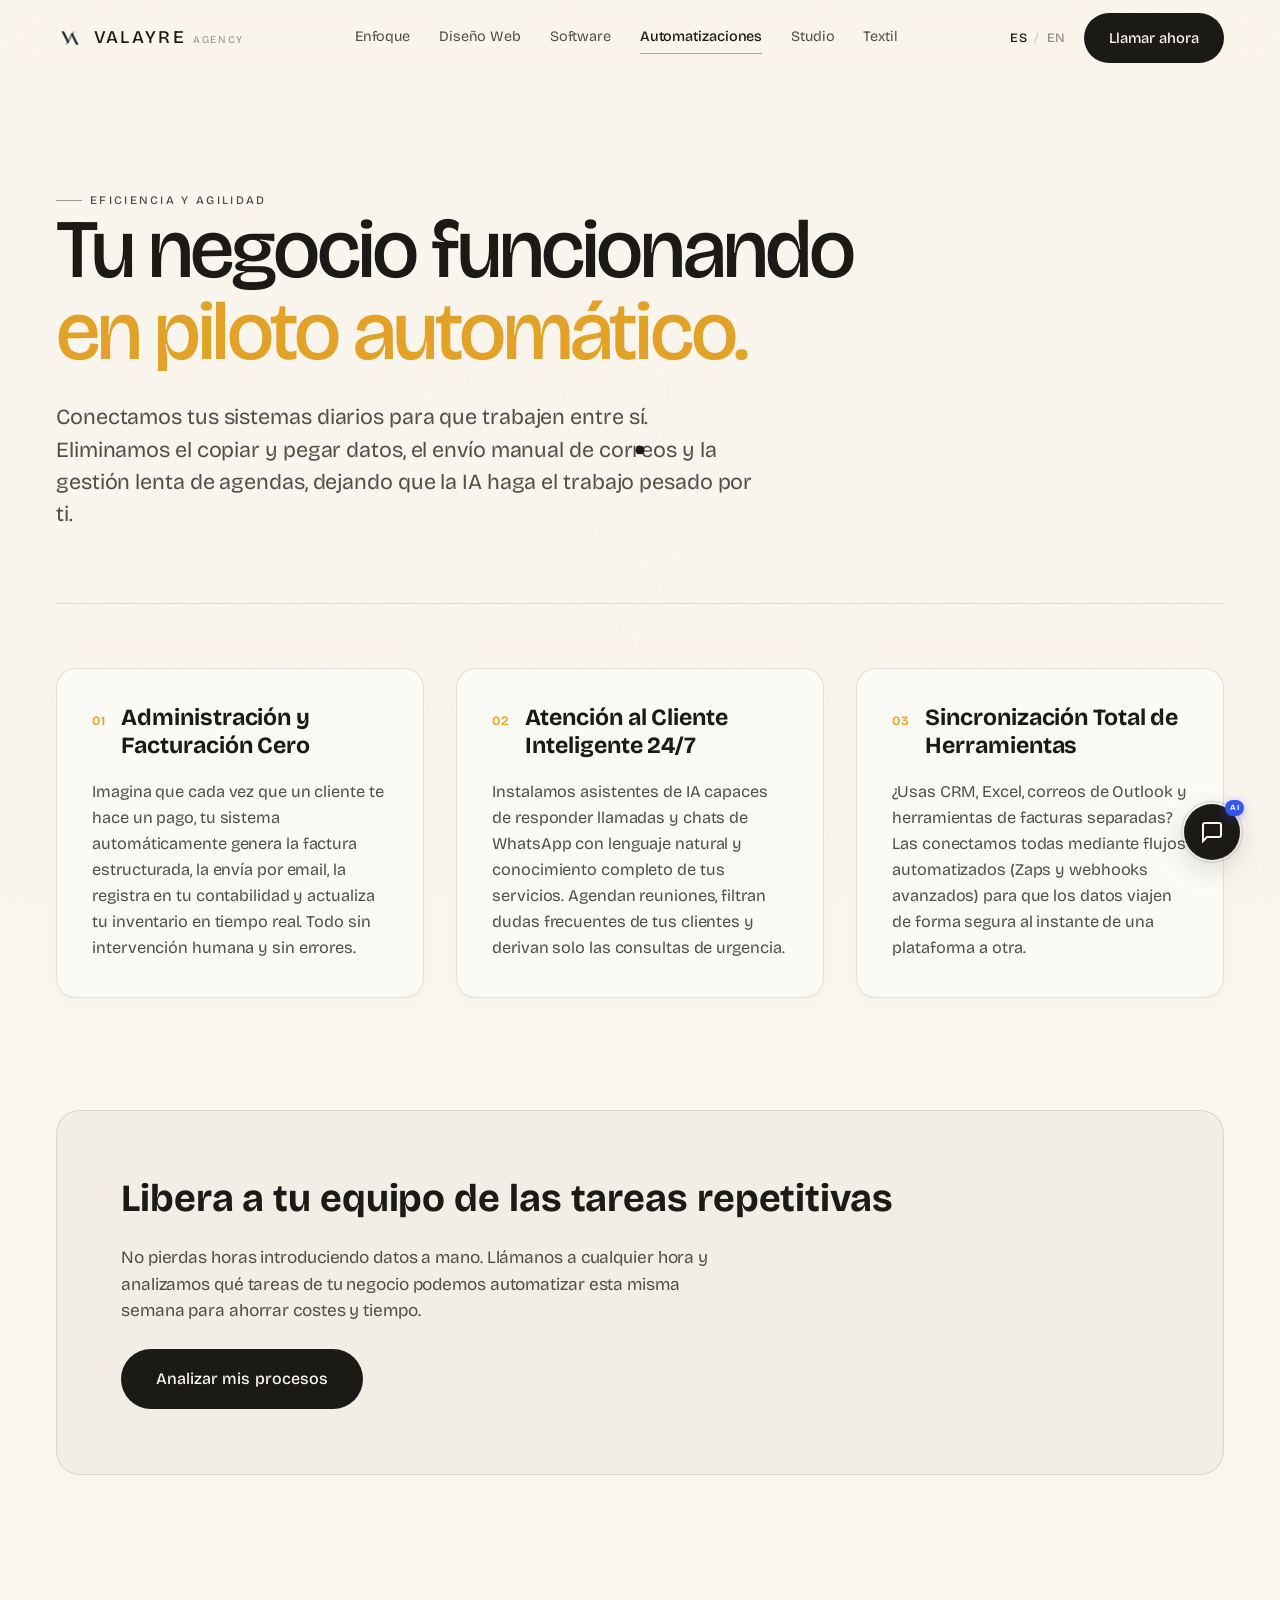
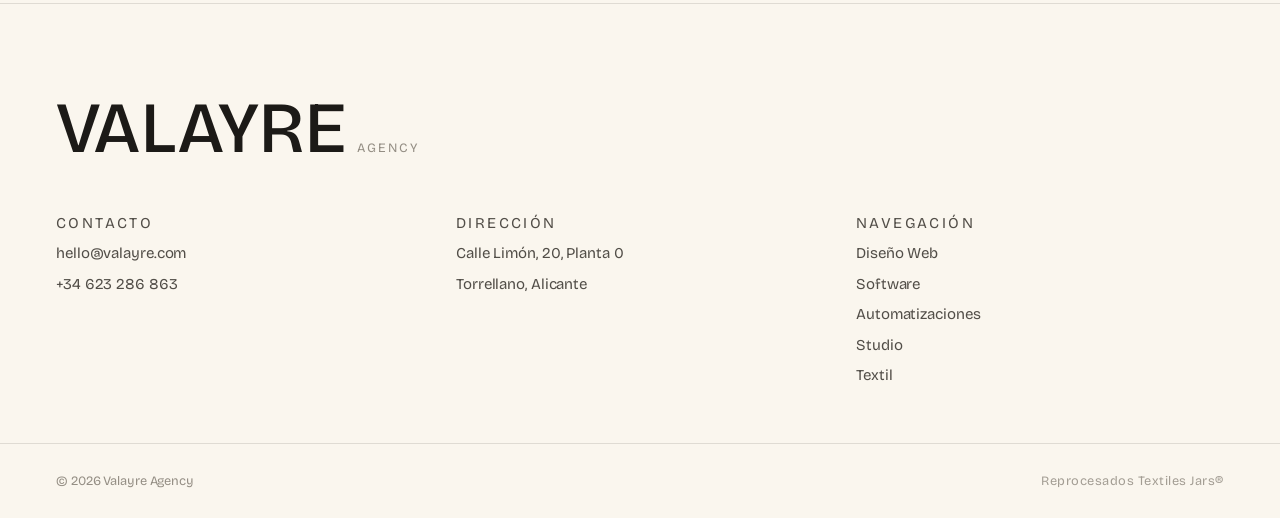
==== automatizaciones.html @ 82663369 "Rediseño completo: cargador 3D minimalista, cursor corregido, chatbot, subpáginas optimizadas y show" ====
<!DOCTYPE html>
<html lang="es">
<head>
  <meta charset="UTF-8" />
  <meta name="viewport" content="width=device-width, initial-scale=1.0, viewport-fit=cover" />
  <title>Automatizaciones de Negocio con IA — Valayre Agency</title>
  <meta name="description" content="Haz que tu empresa funcione sola. Conectamos tus herramientas y automatizamos tareas aburridas mediante IA." />
  <meta name="theme-color" content="#FAF6EE" />
  <link rel="icon" type="image/png" href="assets/va-monogram.png" />
  <link rel="apple-touch-icon" href="assets/va-monogram.png" />
  <link rel="preconnect" href="https://fonts.googleapis.com" />
  <link rel="preconnect" href="https://fonts.gstatic.com" crossorigin />
  <link href="https://fonts.googleapis.com/css2?family=Bricolage+Grotesque:opsz,wght@12..96,200..800&display=swap" rel="stylesheet" />
  <link rel="stylesheet" href="styles.css" />
</head>
<body data-page="automatizaciones" class="theme-auto">

  <!-- ===================== PRELOADER ===================== -->
  <div class="loader" id="loader" aria-hidden="true">
    <div class="loader__inner">
      <div class="loader__3d-wrapper">
        <img src="assets/va-monogram.png" alt="Valayre Logo" class="loader__mark-3d" />
      </div>
      <div class="loader__title-wrapper">
        <span class="loader__letter">V</span>
        <span class="loader__letter">A</span>
        <span class="loader__letter">L</span>
        <span class="loader__letter">A</span>
        <span class="loader__letter">Y</span>
        <span class="loader__letter">R</span>
        <span class="loader__letter">E</span>
      </div>
    </div>
  </div>

  <!-- ===================== FX LAYERS ===================== -->
  <canvas class="fx-canvas" id="fxCanvas" aria-hidden="true"></canvas>
  <div class="grain" aria-hidden="true"></div>
  <div class="cursor" id="cursor" aria-hidden="true"><span class="cursor__label" id="cursorLabel"></span></div>
  <div class="scroll-progress" id="scrollProgress" aria-hidden="true"></div>

  <!-- ===================== NAV ===================== -->
  <header class="nav" id="nav">
    <div class="wrap nav__inner">
      <a href="index.html" class="brand" data-cursor="Inicio" aria-label="Valayre Agency">
        <img src="assets/va-monogram.png" alt="" class="brand__mark" />
        <span class="brand__text"><b>VALAYRE</b><i>Agency</i></span>
      </a>

      <nav class="nav__links" aria-label="Principal">
        <a href="index.html#enfoque" data-i18n="nav.approach">Enfoque</a>
        <a href="diseno-web.html" data-i18n="nav.web">Diseño Web</a>
        <a href="software.html" data-i18n="nav.software">Software</a>
        <a href="automatizaciones.html" data-i18n="nav.auto" class="is-active">Automatizaciones</a>
        <a href="studio.html" data-i18n="nav.studio">Studio</a>
        <a href="textil.html" data-i18n="nav.textil">Textil</a>
      </nav>

      <div class="nav__actions">
        <button class="lang" id="langSwitch" aria-label="Idioma / Language">
          <span data-lang-opt="es" class="is-active">ES</span><i>/</i><span data-lang-opt="en">EN</span>
        </button>
        <a href="tel:+34623286863" class="btn btn--solid nav__cta" data-magnetic data-cursor="Llamar" data-i18n="nav.cta">Llamar ahora</a>
      </div>
    </div>
  </header>

  <main>
    <!-- ===================== HERO ===================== -->
    <section class="sub-hero">
      <div class="wrap">
        <p class="eyebrow reveal" data-i18n="auto.eyebrow">EFICIENCIA Y AGILIDAD</p>
        <h1 class="sub-hero__title">
          <span class="line" data-i18n="auto.title1">Tu negocio funcionando</span>
          <span class="line line--accent" data-i18n="auto.title2">en piloto automático.</span>
        </h1>
        <p class="sub-hero__lead reveal" data-i18n="auto.lead">
          Conectamos tus sistemas diarios para que trabajen entre sí. Eliminamos el copiar y pegar datos, el envío manual de correos y la gestión lenta de agendas, dejando que la IA haga el trabajo pesado por ti.
        </p>
      </div>
    </section>

    <!-- ===================== AUTOMATION PROCESS GRID ===================== -->
    <section class="auto-details">
      <div class="wrap">
        <div class="auto-visual-grid">
          <!-- Item 1 -->
          <div class="auto-visual-card reveal">
            <div class="auto-visual-card__header">
              <span class="avc-idx">01</span>
              <h3 data-i18n="auto.c1.title">Administración y Facturación Cero</h3>
            </div>
            <p class="avc-desc" data-i18n="auto.c1.desc">
              Imagina que cada vez que un cliente te hace un pago, tu sistema automáticamente genera la factura estructurada, la envía por email, la registra en tu contabilidad y actualiza tu inventario en tiempo real. Todo sin intervención humana y sin errores.
            </p>
          </div>

          <!-- Item 2 -->
          <div class="auto-visual-card reveal">
            <div class="auto-visual-card__header">
              <span class="avc-idx">02</span>
              <h3 data-i18n="auto.c2.title">Atención al Cliente Inteligente 24/7</h3>
            </div>
            <p class="avc-desc" data-i18n="auto.c2.desc">
              Instalamos asistentes de IA capaces de responder llamadas y chats de WhatsApp con lenguaje natural y conocimiento completo de tus servicios. Agendan reuniones, filtran dudas frecuentes de tus clientes y derivan solo las consultas de urgencia.
            </p>
          </div>

          <!-- Item 3 -->
          <div class="auto-visual-card reveal">
            <div class="auto-visual-card__header">
              <span class="avc-idx">03</span>
              <h3 data-i18n="auto.c3.title">Sincronización Total de Herramientas</h3>
            </div>
            <p class="avc-desc" data-i18n="auto.c3.desc">
              ¿Usas CRM, Excel, correos de Outlook y herramientas de facturas separadas? Las conectamos todas mediante flujos automatizados (Zaps y webhooks avanzados) para que los datos viajen de forma segura al instante de una plataforma a otra.
            </p>
          </div>
        </div>

        <!-- CALL TO ACTION PANEL -->
        <div class="auto-cta-panel reveal">
          <h3 data-i18n="auto.panel.title">Libera a tu equipo de las tareas repetitivas</h3>
          <p data-i18n="auto.panel.desc">
            No pierdas horas introduciendo datos a mano. Llámanos a cualquier hora y analizamos qué tareas de tu negocio podemos automatizar esta misma semana para ahorrar costes y tiempo.
          </p>
          <a href="tel:+34623286863" class="btn btn--solid btn--lg" data-magnetic data-cursor="Llamar" data-i18n="auto.panel.cta">Analizar mis procesos</a>
        </div>
      </div>
    </section>
  </main>

  <!-- ===================== FOOTER ===================== -->
  <footer class="footer">
    <div class="wrap footer__top">
      <div class="footer__brand">
        <span class="footer__word">VALAYRE</span>
        <span class="footer__sub">Agency</span>
      </div>
      <div class="footer__cols">
        <div class="footer__col">
          <p class="footer__label" data-i18n="footer.contact">Contacto</p>
          <a href="mailto:hello@valayre.com" data-cursor="Escribir">hello@valayre.com</a>
          <a href="tel:+34623286863" data-cursor="Llamar">+34 623 286 863</a>
        </div>
        <div class="footer__col">
          <p class="footer__label" data-i18n="footer.address">Dirección</p>
          <p>Calle Limón, 20, Planta 0</p>
          <p>Torrellano, Alicante</p>
        </div>
        <div class="footer__col">
          <p class="footer__label" data-i18n="footer.site">Navegación</p>
          <a href="diseno-web.html" data-i18n="nav.web">Diseño Web</a>
          <a href="software.html" data-i18n="nav.software">Software</a>
          <a href="automatizaciones.html" data-i18n="nav.auto">Automatizaciones</a>
          <a href="studio.html" data-i18n="nav.studio">Valayre Studio</a>
          <a href="textil.html" data-i18n="nav.textil">Textil</a>
        </div>
      </div>
    </div>
    <div class="wrap footer__bottom">
      <p>© <span id="year"></span> Valayre Agency</p>
      <p class="footer__parent">Reprocesados Textiles Jars®</p>
    </div>
  </footer>

  <!-- ===================== MOBILE CALL BAR ===================== -->
  <div class="callbar" id="callbar">
    <a href="tel:+34623286863" class="callbar__a callbar__call" data-i18n="callbar.call">Llamar ahora</a>
    <a href="index.html#presupuesto" class="callbar__a callbar__book" data-i18n="callbar.book">Presupuesto</a>
  </div>

  <!-- ===================== ASISTENTE IA CHATBOT ===================== -->
  <div class="ai-chat" id="aiChat" aria-hidden="true">
    <button class="ai-chat__trigger" id="aiChatTrigger" data-cursor="Chatear" aria-label="Abrir asistente de IA">
      <div class="ai-chat__trigger-glow"></div>
      <svg class="ai-chat__trigger-icon" viewBox="0 0 24 24" fill="none" stroke="currentColor" stroke-width="2">
        <path d="M21 15a2 2 0 0 1-2 2H7l-4 4V5a2 2 0 0 1 2-2h14a2 2 0 0 1 2 2z"></path>
      </svg>
      <span class="ai-chat__trigger-badge">AI</span>
    </button>
    <div class="ai-chat__window" id="aiChatWindow">
      <div class="ai-chat__header">
        <div class="ai-chat__header-info">
          <div class="ai-chat__avatar">
            <img src="assets/va-monogram.png" alt="AI" />
            <span class="ai-chat__status-dot"></span>
          </div>
          <div>
            <h4 class="ai-chat__title">Valayre Assistant</h4>
            <p class="ai-chat__status" data-i18n="chat.online">En línea • Responderá al instante</p>
          </div>
        </div>
        <button class="ai-chat__close" id="aiChatClose" aria-label="Cerrar chat">✕</button>
      </div>
      <div class="ai-chat__messages" id="aiChatMessages">
        <div class="ai-chat__bubble ai-chat__bubble--bot">
          <p data-i18n="chat.welcome">¡Hola! Soy el asistente inteligente de Valayre. ¿En qué puedo ayudarte a impulsar tu marca o negocio?</p>
        </div>
      </div>
      <div class="ai-chat__suggestions" id="aiChatSuggestions">
        <button class="ai-chat__suggest-btn" data-q="diseno" data-i18n="chat.q_design">¿Cómo son vuestras webs?</button>
        <button class="ai-chat__suggest-btn" data-q="software" data-i18n="chat.q_software">¿Qué software podéis crear?</button>
        <button class="ai-chat__suggest-btn" data-q="auto" data-i18n="chat.q_auto">¿Cómo me ayuda la automatización?</button>
        <button class="ai-chat__suggest-btn" data-q="studio" data-i18n="chat.q_studio">¿Qué es Valayre Studio?</button>
        <button class="ai-chat__suggest-btn" data-q="textil" data-i18n="chat.q_textil">¿Qué hacéis en la sección Textil?</button>
      </div>
      <form class="ai-chat__input-area" id="aiChatForm">
        <input type="text" class="ai-chat__input" id="aiChatInput" placeholder="Pregúntame lo que quieras..." data-i18n-holder="chat.placeholder" />
        <button type="submit" class="ai-chat__submit" aria-label="Enviar">
          <svg viewBox="0 0 24 24" fill="none" stroke="currentColor" stroke-width="2">
            <line x1="22" y1="2" x2="11" y2="13"></line>
            <polygon points="22 2 15 22 11 13 2 9 22 2"></polygon>
          </svg>
        </button>
      </form>
    </div>
  </div>

  <script src="app.js"></script>
</body>
</html>
---- styles.css ----
/* =========================================================
   VALAYRE AGENCY — Premium design system
   Type: Bricolage Grotesque — single display + copy.
   ========================================================= */

/* ---------- RESET ---------- */
*, *::before, *::after { box-sizing: border-box; margin: 0; padding: 0; }
html { -webkit-text-size-adjust: 100%; }
img { max-width: 100%; display: block; }
a { color: inherit; text-decoration: none; }
button { font: inherit; color: inherit; background: none; border: none; cursor: pointer; }
ul, ol { list-style: none; }

/* ---------- TOKENS ---------- */
:root {
  --bone:      #F4F1EA;
  --bone-2:    #ECE8DE;
  --ink:       #0E1116;
  --ink-2:     #4A4E55;
  --ink-3:     #8A8D93;
  --line:      rgba(14, 17, 22, 0.13);
  --line-soft: rgba(14, 17, 22, 0.07);
  --accent:    #3554F4;      /* restrained electric */
  --paper:     #FBFAF6;

  --display: 'Bricolage Grotesque', system-ui, -apple-system, sans-serif;
  --sans:    'Bricolage Grotesque', system-ui, -apple-system, sans-serif;

  --wrap:   1280px;
  --gutter: clamp(1.25rem, 4.5vw, 3.5rem);
  --ease:   cubic-bezier(0.16, 1, 0.3, 1);
  --ease-io:cubic-bezier(0.65, 0.05, 0, 1);
  --nav-h:  76px;
}

/* ---------- BASE ---------- */
html { scroll-behavior: smooth; }
body {
  font-family: var(--sans);
  background: var(--bone);
  color: var(--ink);
  line-height: 1.55;
  font-size: 16px;
  font-weight: 400;
  letter-spacing: -0.006em;
  -webkit-font-smoothing: antialiased;
  text-rendering: optimizeLegibility;
  overflow-x: hidden;
  transition: background 0.6s var(--ease), color 0.6s var(--ease);
}
body.is-loading { overflow: hidden; height: 100vh; }
.wrap { width: 100%; max-width: var(--wrap); margin-inline: auto; padding-inline: var(--gutter); }

/* ---------- THEME SPECIFIC OVERRIDES ---------- */
body.theme-software, body.theme-studio {
  background: #090B0F;
  color: #FBFAF6;
  --bone:      #090B0F;
  --bone-2:    #141720;
  --ink:       #FBFAF6;
  --ink-2:     #C5C9D0;
  --ink-3:     #787C85;
  --line:      rgba(255, 255, 255, 0.12);
  --line-soft: rgba(255, 255, 255, 0.06);
  --paper:     #0F131C;
  --accent:    #00E5FF; /* glowing cyan for software themes */
}
body.theme-textil {
  background: #1C1A17;
  color: #E6DFD3;
  --bone:      #1C1A17;
  --bone-2:    #2A2723;
  --ink:       #E6DFD3;
  --ink-2:     #C7BFB3;
  --ink-3:     #968E82;
  --line:      rgba(230, 223, 211, 0.14);
  --line-soft: rgba(230, 223, 211, 0.07);
  --paper:     #25221F;
  --accent:    #D4AF37; /* gold sand accent for editorial textil */
}
body.theme-auto {
  background: #FAF6EE;
  color: #1C1A17;
  --bone:      #FAF6EE;
  --bone-2:    #EFEAE0;
  --ink:       #1C1A17;
  --ink-2:     #524E48;
  --ink-3:     #948E84;
  --line:      rgba(28, 26, 23, 0.12);
  --line-soft: rgba(28, 26, 23, 0.06);
  --paper:     #FCFAF5;
  --accent:    #E2A228; /* deep warm amber for automations */
}

/* Make solid black background of monogram transparent on dark page themes */
body.theme-software .brand__mark,
body.theme-studio .brand__mark,
body.theme-textil .brand__mark,
body.theme-software .loader__mark-3d,
body.theme-studio .loader__mark-3d,
body.theme-textil .loader__mark-3d,
body.theme-software .ai-chat__avatar img,
body.theme-studio .ai-chat__avatar img,
body.theme-textil .ai-chat__avatar img {
  mix-blend-mode: screen;
}

/* Typography styles */
.hero__title, .sec-title, .srv__title, .step__t, .stat__n,
.manifesto__title, .quote__title, .quote__amount, .cta__title,
.marquee__track span, .footer__word, .loader__count, .sub-hero__title,
.web-card__title, .case-title, .ts-title {
  font-weight: 500;
  letter-spacing: -0.03em;
}
.hero__title, .cta__title, .quote__amount, .stat__n, .sub-hero__title { letter-spacing: -0.035em; }

body.has-cursor, body.has-cursor a, body.has-cursor button { cursor: none; }

/* ---------- FX: shader canvas + grain ---------- */
.fx-canvas { position: fixed; inset: 0; z-index: 0; width: 100%; height: 100%; opacity: 0.9; pointer-events: none; }
.grain {
  position: fixed; inset: 0; z-index: 1; pointer-events: none; opacity: 0.4; mix-blend-mode: multiply;
  background-image: url("data:image/svg+xml,%3Csvg xmlns='http://www.w3.org/2000/svg' width='140' height='140'%3E%3Cfilter id='n'%3E%3CfeTurbulence type='fractalNoise' baseFrequency='0.8' numOctaves='2' stitchTiles='stitch'/%3E%3C/filter%3E%3Crect width='100%25' height='100%25' filter='url(%23n)' opacity='0.05'/%3E%3C/svg%3E");
}
main, .nav, .footer, .marquee, .callbar { position: relative; z-index: 2; }

/* ---------- CUSTOM CURSOR ---------- */
.cursor {
  position: fixed; top: 0; left: 0; z-index: 200; width: 9px; height: 9px; border-radius: 50%;
  box-sizing: border-box; border: 1.5px solid transparent;
  background: var(--ink); pointer-events: none; transform: translate(-50%, -50%);
  transition: width 0.3s var(--ease), height 0.3s var(--ease), background 0.3s var(--ease), border-color 0.3s var(--ease), opacity 0.3s;
  display: none; mix-blend-mode: normal;
}
.cursor.is-active { display: block; }
.cursor.on-dark { background: var(--bone); }
body.theme-software .cursor.on-dark,
body.theme-studio .cursor.on-dark {
  background: #FBFAF6;
}
body.theme-textil .cursor.on-dark {
  background: #E6DFD3;
}
@media (max-width: 1023px), (hover: none), (pointer: coarse) {
  .cursor { display: none !important; }
  body.has-cursor, body.has-cursor a, body.has-cursor button { cursor: auto; }
}
.cursor.is-hover { width: 34px; height: 34px; background: transparent; border-color: var(--ink); }
.cursor.is-hover.on-dark { background: transparent; border-color: var(--bone); }
body.theme-software .cursor.is-hover.on-dark,
body.theme-studio .cursor.is-hover.on-dark {
  background: transparent;
  border-color: #FBFAF6;
}
body.theme-textil .cursor.is-hover.on-dark {
  background: transparent;
  border-color: #E6DFD3;
}
.cursor__label {
  position: absolute; top: 100%; left: 50%; margin-top: 9px;
  padding: 4px 9px; border-radius: 999px; background: var(--ink); color: var(--bone);
  font-family: var(--sans); font-size: 10px; font-weight: 600; letter-spacing: 0.05em;
  opacity: 0; transform: translate(-50%, -4px) scale(0.8); transform-origin: top center;
  transition: opacity 0.28s, transform 0.28s var(--ease);
  text-transform: uppercase; white-space: nowrap; line-height: 1;
}
.cursor.on-dark .cursor__label { background: var(--bone); color: var(--ink); }
.cursor.is-hover .cursor__label { opacity: 1; transform: translate(-50%, 0) scale(1); }

/* ---------- SCROLL PROGRESS ---------- */
.scroll-progress {
  position: fixed; top: 0; left: 0; height: 2px; width: 0%;
  background: var(--ink); z-index: 100; transform-origin: left;
}

/* ---------- PRELOADER ---------- */
.loader {
  position: fixed; inset: 0; z-index: 300; background: var(--bone);
  display: grid; place-items: center; transition: opacity 0.7s var(--ease), visibility 0.7s;
}
.loader.is-done { opacity: 0; visibility: hidden; pointer-events: none; }
.loader__inner { display: flex; flex-direction: column; align-items: center; }

.loader__3d-wrapper {
  perspective: 800px;
  display: flex;
  justify-content: center;
  align-items: center;
  width: 80px;
  height: 80px;
}
.loader__mark-3d {
  width: 100%;
  height: 100%;
  object-fit: contain;
  animation: rotate3dLogo 3.2s infinite linear;
}
@keyframes rotate3dLogo {
  0% { transform: rotateY(0deg) rotateX(0deg); }
  100% { transform: rotateY(360deg) rotateX(360deg); }
}
.loader__title-wrapper {
  display: flex;
  margin-top: 1.4rem;
  font-family: var(--display);
  font-weight: 500;
  font-size: 1.35rem;
  letter-spacing: 0.35em;
  color: var(--ink);
  text-transform: uppercase;
  padding-left: 0.35em; /* offsets trailing letter-spacing */
}
.loader__letter {
  display: inline-block;
  opacity: 0;
  transform: translateY(8px);
  animation: letterReveal 0.7s cubic-bezier(0.16, 1, 0.3, 1) forwards;
}
.loader__letter:nth-child(1) { animation-delay: 0.1s; }
.loader__letter:nth-child(2) { animation-delay: 0.18s; }
.loader__letter:nth-child(3) { animation-delay: 0.26s; }
.loader__letter:nth-child(4) { animation-delay: 0.34s; }
.loader__letter:nth-child(5) { animation-delay: 0.42s; }
.loader__letter:nth-child(6) { animation-delay: 0.5s; }
.loader__letter:nth-child(7) { animation-delay: 0.58s; }

@keyframes letterReveal {
  to {
    opacity: 1;
    transform: translateY(0);
  }
}

/* ---------- EYEBROW ---------- */
.eyebrow {
  display: inline-flex; align-items: center; gap: 0.7em;
  font-family: var(--sans); font-size: 0.72rem; font-weight: 500;
  letter-spacing: 0.2em; text-transform: uppercase; color: var(--ink-2);
}
.eyebrow::before { content: ""; width: 26px; height: 1px; background: currentColor; opacity: 0.55; }
.eyebrow--inv { color: rgba(255,255,255,0.7); }

/* ---------- BUTTONS ---------- */
.btn {
  --py: 0.85em; --px: 1.6em;
  position: relative; display: inline-flex; align-items: center; justify-content: center; gap: 0.6em;
  padding: var(--py) var(--px); font-family: var(--sans); font-size: 0.92rem; font-weight: 500;
  letter-spacing: 0.005em; border-radius: 100px; border: 1px solid transparent;
  overflow: hidden; isolation: isolate; transition: color 0.4s var(--ease), border-color 0.4s var(--ease);
  will-change: transform;
}
.btn--lg { --py: 1.05em; --px: 2.1em; font-size: 1rem; }
.btn::after {
  content: ""; position: absolute; inset: 0; z-index: -1; border-radius: inherit;
  transform: scaleY(0); transform-origin: bottom; transition: transform 0.5s var(--ease);
}
.btn:hover::after { transform: scaleY(1); }

.btn--solid { background: var(--ink); color: var(--bone); }
.btn--solid::after { background: var(--accent); transform-origin: bottom; }
.btn--solid:hover { color: #fff; }

.btn--line { border-color: var(--line); color: var(--ink); }
.btn--line::after { background: var(--ink); }
.btn--line:hover { color: var(--bone); border-color: var(--ink); }

.btn--solid-inv { background: var(--bone); color: var(--ink); }
.btn--solid-inv::after { background: var(--accent); }
.btn--solid-inv:hover { color: #fff; }

.btn--line-inv { border-color: rgba(255,255,255,0.28); color: #fff; }
.btn--line-inv::after { background: var(--bone); }
.btn--line-inv:hover { color: var(--ink); border-color: var(--bone); }

/* ---------- NAV ---------- */
.nav {
  position: fixed; top: 0; left: 0; right: 0; z-index: 50; height: var(--nav-h);
  display: flex; align-items: center;
  background: color-mix(in srgb, var(--bone) 72%, transparent);
  backdrop-filter: saturate(180%) blur(16px); -webkit-backdrop-filter: saturate(180%) blur(16px);
  border-bottom: 1px solid transparent; transition: border-color 0.5s var(--ease), transform 0.5s var(--ease), background 0.5s var(--ease);
}
.nav.is-scrolled { border-bottom-color: var(--line); }
.nav.is-hidden { transform: translateY(-100%); }
.nav__inner { display: flex; align-items: center; justify-content: space-between; gap: 1.5rem; width: 100%; }

.brand { display: flex; align-items: center; gap: 0.6rem; }
.brand__mark { width: 28px; height: 28px; object-fit: contain; }
.brand__text { display: flex; align-items: baseline; gap: 0.45rem; line-height: 1; }
.brand__text b { font-weight: 500; font-size: 1.12rem; letter-spacing: 0.13em; }
.brand__text i { font-style: normal; font-size: 0.64rem; letter-spacing: 0.16em; text-transform: uppercase; color: var(--ink-3); }

.nav__links { display: none; gap: 1.8rem; }
.nav__links a { position: relative; font-size: 0.9rem; color: var(--ink-2); transition: color 0.3s; }
.nav__links a::after { content:""; position:absolute; left:0; bottom:-5px; width:0; height:1px; background: var(--ink); transition: width 0.4s var(--ease); }
.nav__links a:hover { color: var(--ink); } .nav__links a:hover::after { width: 100%; }
.nav__links a.is-active { color: var(--ink); font-weight: 500; }
.nav__links a.is-active::after { width: 100%; background: var(--accent); }

.nav__actions { display: flex; align-items: center; gap: 1rem; }
.lang { display: flex; align-items: center; gap: 0.35em; font-size: 0.8rem; font-weight: 500; letter-spacing: 0.06em; color: var(--ink-3); }
.lang span { transition: color 0.3s; padding: 0.15em; }
.lang span.is-active { color: var(--ink); }
.lang i { font-style: normal; opacity: 0.4; }
.nav__cta { display: none; }

/* ---------- HERO ---------- */
.hero { min-height: 100svh; display: flex; flex-direction: column; justify-content: center; padding-top: calc(var(--nav-h) + 3vh); padding-bottom: 2rem; }
.hero__inner { flex: 1; display: flex; flex-direction: column; justify-content: center; }
.hero__eyebrow { margin-bottom: clamp(1.4rem, 4vw, 2.4rem); }
.hero__title {
  font-family: var(--display); font-weight: 400;
  font-size: clamp(2.55rem, 8.2vw, 7rem); line-height: 0.98; letter-spacing: -0.02em;
}
.hero__title .line { display: block; overflow: hidden; }
.hero__title .line > span, .hero__title .line { will-change: transform; }
.line--accent { color: var(--accent) !important; }
.hero__foot { display: flex; flex-direction: column; gap: 2rem; margin-top: clamp(2rem, 5vw, 3.2rem); }
.hero__lead { font-size: clamp(1.05rem, 2vw, 1.28rem); color: var(--ink-2); max-width: 46ch; line-height: 1.5; }
.hero__cta { display: flex; flex-wrap: wrap; gap: 0.85rem; }

.hero__meta { display: flex; align-items: center; justify-content: space-between; gap: 1rem; padding-top: clamp(1.5rem, 4vw, 2.5rem); border-top: 1px solid var(--line); }
.hero__avail { display: inline-flex; align-items: center; gap: 0.6em; font-size: 0.85rem; color: var(--ink-2); letter-spacing: 0.01em; }
.dot { width: 8px; height: 8px; border-radius: 50%; background: #1ea672; position: relative; flex: none; }
.dot::after { content:""; position:absolute; inset:-4px; border-radius:50%; border:1px solid #1ea672; animation: ping 2.2s infinite; }
@keyframes ping { 0%{transform:scale(.5);opacity:.9} 100%{transform:scale(1.7);opacity:0} }
.hero__scroll { display: none; align-items: center; gap: 0.7em; font-size: 0.8rem; letter-spacing: 0.14em; text-transform: uppercase; color: var(--ink-2); }
.hero__scroll i { width: 34px; height: 1px; background: var(--ink-2); position: relative; overflow: hidden; }
.hero__scroll i::after { content:""; position:absolute; inset:0; background: var(--ink); transform: translateX(-100%); animation: sweep 2.4s var(--ease) infinite; }
@keyframes sweep { 0%{transform:translateX(-100%)} 60%,100%{transform:translateX(100%)} }

/* ---------- MARQUEE ---------- */
.marquee { border-block: 1px solid var(--line); padding-block: 1.4rem; overflow: hidden; white-space: nowrap; background: var(--bone); }
.marquee__track { display: inline-flex; align-items: center; gap: 2.5rem; will-change: transform; }
.marquee__track span { font-family: var(--display); font-size: clamp(1.4rem, 3.5vw, 2.4rem); letter-spacing: -0.01em; color: var(--ink); }
.marquee__track i { font-style: normal; color: var(--accent); font-size: 1rem; }

/* ---------- MANIFESTO ---------- */
.manifesto { padding-block: clamp(6rem, 16vw, 13rem); }
.manifesto__title { font-family: var(--display); font-weight: 400; font-size: clamp(2rem, 6.5vw, 5.2rem); line-height: 1.05; letter-spacing: -0.02em; max-width: 20ch; }
.manifesto__title .w { display: inline-block; opacity: 1; transition: opacity 0.6s var(--ease); }
.js .manifesto__title .w:not(.is-lit) { opacity: 0.12; }
.manifesto__title .w.w--mut.is-lit, .manifesto__title .w.is-lit { opacity: 1; }
.manifesto__title .w--mut { color: var(--ink-3); }
.manifesto__title .w--mut.is-lit { color: var(--ink-2); }

/* ---------- SECTION HEAD ---------- */
.sec-head { max-width: 40ch; margin-bottom: clamp(2.5rem, 6vw, 4.5rem); }
.sec-title { font-family: var(--display); font-weight: 400; font-size: clamp(1.9rem, 5vw, 3.4rem); line-height: 1.06; letter-spacing: -0.02em; margin-top: 1.1rem; }
.sec-sub { color: var(--ink-2); margin-top: 1.1rem; font-size: 1.05rem; max-width: 44ch; }

/* ---------- SERVICES GRID (HOME PORTAL) ---------- */
.services { padding-bottom: clamp(4rem, 10vw, 8rem); }
.srv { border-top: 1px solid var(--line); }
.srv__item {
  display: grid; grid-template-columns: 1fr; gap: 1rem; align-items: start;
  padding-block: clamp(2rem, 5vw, 3.4rem); border-bottom: 1px solid var(--line);
  position: relative; transition: padding-left 0.5s var(--ease);
}
.srv__item::before { content:""; position:absolute; left:0; top:0; height:1px; width:0; background: var(--ink); transition: width 0.6s var(--ease); }
.srv__item:hover::before { width: 100%; }
.srv__idx { font-family: var(--sans); font-size: 0.8rem; font-weight: 500; letter-spacing: 0.1em; color: var(--ink-3); }
.srv__title { font-family: var(--display); font-weight: 400; font-size: clamp(1.7rem, 4.5vw, 2.6rem); line-height: 1.04; letter-spacing: -0.02em; transition: color 0.3s; }
.srv__item:hover .srv__title { color: var(--accent); }
.srv__text { color: var(--ink-2); font-size: 1.02rem; line-height: 1.55; margin-top: 0.5rem; max-width: 52ch; }
.srv__tags { display: flex; flex-wrap: wrap; gap: 0.5rem; margin-top: 0.4rem; }
.srv__tags li { font-size: 0.78rem; letter-spacing: 0.03em; color: var(--ink-2); border: 1px solid var(--line); border-radius: 100px; padding: 0.4em 0.9em; transition: all 0.3s; }
.srv__item:hover .srv__tags li { border-color: var(--ink); color: var(--ink); }

/* ---------- PROCESS ---------- */
.process { padding-block: clamp(4rem, 11vw, 8rem); }
.steps { display: grid; grid-template-columns: 1fr; gap: 0; }
.step { padding-block: 1.8rem; border-top: 1px solid var(--line); }
.step:last-child { border-bottom: 1px solid var(--line); }
.step__n { font-family: var(--sans); font-size: 0.8rem; font-weight: 500; letter-spacing: 0.12em; color: var(--accent); }
.step__t { font-family: var(--display); font-weight: 400; font-size: clamp(1.5rem, 3.5vw, 2.1rem); margin: 0.4rem 0 0.5rem; letter-spacing: -0.01em; }
.step__d { color: var(--ink-2); max-width: 44ch; }

/* ---------- STATS ---------- */
.stats { padding-block: clamp(3rem, 8vw, 6rem); }
.stats__grid { display: grid; grid-template-columns: repeat(2, 1fr); gap: 2.5rem 1.5rem; }
.stat { display: flex; flex-direction: column; gap: 0.5rem; }
.stat__n { font-family: var(--display); font-weight: 400; font-size: clamp(2.4rem, 7vw, 4.2rem); line-height: 1; letter-spacing: -0.02em; }
.stat__l { font-size: 0.9rem; color: var(--ink-2); max-width: 22ch; }

/* ---------- WORK ---------- */
.work { padding-block: clamp(4rem, 11vw, 8rem); }
.work__grid { display: grid; grid-template-columns: 1fr; gap: clamp(1.5rem, 4vw, 3rem); }
.proj { overflow: hidden; }
.proj__ph {
  aspect-ratio: 4 / 3; border: 1px solid var(--line); overflow: hidden; position: relative;
  background: radial-gradient(120% 120% at 30% 20%, var(--paper), var(--bone-2));
}
.proj__ph::before {
  content:""; position:absolute; inset:0;
  background: repeating-linear-gradient(135deg, transparent 0 20px, var(--line-soft) 20px 21px);
  transform: translateX(-6%); transition: transform 1.2s var(--ease);
}
.proj:hover .proj__ph::before { transform: translateX(6%); }
.proj__ph::after {
  content: "VALAYRE"; position: absolute; inset: 0; display: grid; place-items: center;
  font-family: var(--display); letter-spacing: 0.35em; font-size: 1.2rem; color: var(--ink-3); opacity: 0.4;
}
.proj figcaption { display: flex; align-items: center; justify-content: space-between; margin-top: 1rem; font-size: 0.85rem; }
.proj figcaption i { font-style: normal; color: var(--ink-3); letter-spacing: 0.04em; }

/* ---------- QUOTE ---------- */
.quote { padding-block: clamp(5rem, 13vw, 10rem); border-top: 1px solid var(--line); }
.quote__inner { max-width: 960px; }
.quote__title { font-family: var(--display); font-weight: 400; font-size: clamp(2rem, 6vw, 4.2rem); line-height: 1.05; letter-spacing: -0.02em; margin: 1.2rem 0 clamp(2.5rem, 6vw, 4rem); max-width: 18ch; }
.quote__range { display: grid; grid-template-columns: 1fr; gap: 2rem; padding-block: clamp(2rem, 5vw, 3rem); border-block: 1px solid var(--line); }
.quote__figure { display: flex; flex-direction: column; gap: 0.6rem; }
.quote__from { font-size: 0.85rem; letter-spacing: 0.14em; text-transform: uppercase; color: var(--ink-3); }
.quote__amount { font-family: var(--display); font-weight: 400; font-size: clamp(2.6rem, 9vw, 5rem); line-height: 1; letter-spacing: -0.02em; }
.quote__note { font-size: 0.9rem; color: var(--ink-2); }
.quote__desc { color: var(--ink-2); font-size: 1.08rem; line-height: 1.6; max-width: 46ch; align-self: center; }
.quote__cta { display: flex; flex-wrap: wrap; gap: 0.85rem; margin-top: clamp(2.5rem, 6vw, 3.5rem); }

/* ---------- FINAL CTA ---------- */
.cta { background: var(--ink); color: #fff; padding-block: clamp(5rem, 14vw, 10rem); position: relative; overflow: hidden; }
.cta::before { content:""; position:absolute; inset:0; opacity:0.55; pointer-events:none; background: radial-gradient(60% 90% at 82% 0%, rgba(53,84,244,0.4), transparent 60%); }
.cta__inner { position: relative; }
.cta__title { font-family: var(--display); font-weight: 400; font-size: clamp(2.2rem, 7vw, 5.4rem); line-height: 1.02; letter-spacing: -0.02em; margin: 1.4rem 0 clamp(2.2rem, 5vw, 3rem); }
.cta__title .line { display: block; overflow: hidden; }
.cta__actions { display: flex; flex-wrap: wrap; gap: 0.85rem; }
.cta__avail { display: inline-flex; align-items: center; gap: 0.6em; margin-top: 2rem; font-size: 0.9rem; color: rgba(255,255,255,0.65); }
.cta__avail .dot { background: #3fdd9a; } .cta__avail .dot::after { border-color: #3fdd9a; }

/* ---------- FOOTER ---------- */
.footer { background: var(--bone); padding-top: clamp(3.5rem, 8vw, 5.5rem); border-top: 1px solid var(--line); transition: background 0.5s; }
.footer__top { display: flex; flex-direction: column; gap: 3rem; padding-bottom: 3rem; }
.footer__brand { display: flex; align-items: baseline; gap: 0.6rem; }
.footer__word { font-family: var(--display); font-size: clamp(2.4rem, 9vw, 4.5rem); letter-spacing: 0.02em; line-height: 1; }
.footer__sub { font-size: 0.8rem; letter-spacing: 0.16em; text-transform: uppercase; color: var(--ink-3); }
.footer__cols { display: grid; grid-template-columns: 1fr 1fr; gap: 2rem; }
.footer__label { font-size: 0.72rem; letter-spacing: 0.16em; text-transform: uppercase; color: var(--ink-3); margin-bottom: 0.9rem; }
.footer__col a, .footer__col p { display: block; font-size: 0.94rem; color: var(--ink-2); margin-bottom: 0.45rem; transition: color 0.3s; }
.footer__col a:hover { color: var(--ink); }
.footer__bottom { display: flex; flex-direction: column; gap: 0.4rem; padding-block: 1.7rem; border-top: 1px solid var(--line); font-size: 0.8rem; color: var(--ink-3); }
.footer__parent { letter-spacing: 0.04em; opacity: 0.85; }

/* ---------- MOBILE CALL BAR ---------- */
.callbar {
  position: fixed; bottom: 0; left: 0; right: 0; z-index: 60; display: flex; gap: 0.6rem;
  padding: 0.7rem var(--gutter) calc(0.7rem + env(safe-area-inset-bottom));
  background: color-mix(in srgb, var(--bone) 84%, transparent);
  backdrop-filter: blur(16px); -webkit-backdrop-filter: blur(16px); border-top: 1px solid var(--line);
  transform: translateY(120%); transition: transform 0.5s var(--ease), background 0.5s var(--ease);
}
.callbar.is-visible { transform: translateY(0); }
.callbar__a { flex: 1; text-align: center; padding: 0.9em; border-radius: 100px; font-size: 0.94rem; font-weight: 500; }
.callbar__call { background: var(--ink); color: var(--bone); }
.callbar__book { border: 1px solid var(--line); color: var(--ink); }

/* ---------- REVEAL / SPLIT ANIM ---------- */
.reveal { transition: opacity 0.9s var(--ease-io), transform 0.9s var(--ease-io); }
.js .reveal:not(.is-in) { opacity: 0; transform: translateY(26px); }
.line > .split { display: inline-block; transition: transform 1s var(--ease-io); }
.js .line:not(.is-in) > .split { transform: translateY(110%); }

@media (prefers-reduced-motion: reduce) {
  html { scroll-behavior: auto; }
  .reveal, .line > .split { opacity: 1 !important; transform: none !important; transition: none !important; }
  .dot::after, .hero__scroll i::after, .loader__mark { animation: none; }
  .fx-canvas { display: none; }
}

/* =========================================================
   SUBPAGES BASE LAYOUT
   ========================================================= */
.sub-hero {
  padding-top: calc(var(--nav-h) + 12vh);
  padding-bottom: clamp(3rem, 8vh, 6rem);
}
.sub-hero__title {
  font-size: clamp(2.3rem, 7vw, 5.2rem);
  line-height: 0.98;
  margin-bottom: 1.8rem;
}
.sub-hero__title .line { display: block; overflow: hidden; }
.sub-hero__lead {
  font-size: clamp(1.1rem, 2.2vw, 1.35rem);
  line-height: 1.5;
  color: var(--ink-2);
  max-width: 50ch;
}
.sub-hero__cta {
  margin-top: 2.2rem;
}

/* =========================================================
   DISEÑO WEB SUBPAGE SPECIFICS
   ========================================================= */
.web-details {
  padding-bottom: clamp(4rem, 10vw, 8rem);
}
.web-grid {
  display: grid;
  grid-template-columns: 1fr;
  gap: 2rem;
  border-top: 1px solid var(--line);
  padding-top: clamp(2.5rem, 6vw, 4rem);
}
.web-card {
  background: var(--paper);
  border: 1px solid var(--line);
  border-radius: 16px;
  padding: 2.2rem;
  display: flex;
  flex-direction: column;
  gap: 1rem;
  box-shadow: 0 4px 20px rgba(0,0,0,0.01);
  transition: transform 0.4s var(--ease), border-color 0.4s var(--ease), box-shadow 0.4s var(--ease);
}
.web-card:hover {
  transform: translateY(-4px);
  border-color: var(--ink-3);
  box-shadow: 0 10px 30px rgba(0,0,0,0.03);
}
.web-card__num {
  font-size: 0.75rem;
  font-weight: 600;
  color: var(--accent);
  letter-spacing: 0.1em;
}
.web-card__title {
  font-size: 1.5rem;
  line-height: 1.2;
}
.web-card__desc {
  color: var(--ink-2);
  font-size: 0.98rem;
  line-height: 1.55;
}

.web-showcase {
  padding-block: clamp(4rem, 11vw, 8rem);
  border-top: 1px solid var(--line);
}
.showcase-box {
  display: grid;
  grid-template-columns: 1fr;
  gap: 3rem;
  align-items: center;
}
.showcase-box__text {
  display: flex;
  flex-direction: column;
  gap: 1.2rem;
  align-items: flex-start;
}
.showcase-box__title {
  font-size: clamp(1.8rem, 4vw, 2.8rem);
  line-height: 1.1;
}
.showcase-box__desc {
  color: var(--ink-2);
  font-size: 1.02rem;
  line-height: 1.6;
  max-width: 44ch;
}
.showcase-box__visual {
  display: flex;
  justify-content: center;
  perspective: 1000px;
}

.phone-mockup {
  width: min(290px, 80vw);
  height: 570px;
  border: 11px solid #1C1A17;
  border-radius: 36px;
  background: #000;
  box-shadow: 0 25px 60px rgba(0,0,0,0.12), inset 0 0 3px rgba(255,255,255,0.25);
  overflow: hidden;
  position: relative;
  transform: rotateY(-10deg) rotateX(8deg);
  transition: transform 0.6s var(--ease);
}
.phone-mockup:hover {
  transform: rotateY(0deg) rotateX(0deg) scale(1.02);
}
.phone-mockup__screen {
  height: 100%;
  width: 100%;
  background: #FBFAF6;
  display: flex;
  flex-direction: column;
  position: relative;
}
.phone-mockup__header {
  height: 24px;
  display: flex;
  justify-content: center;
  position: relative;
  z-index: 10;
}
.phone-mockup__notch {
  width: 100px;
  height: 16px;
  background: #1C1A17;
  border-bottom-left-radius: 12px;
  border-bottom-right-radius: 12px;
}
.phone-mockup__content {
  flex: 1;
  display: flex;
  flex-direction: column;
  padding: 0.8rem;
  font-size: 11px;
  color: #0E1116;
}
.mock-nav {
  display: flex;
  justify-content: space-between;
  align-items: center;
  padding-bottom: 0.6rem;
  border-bottom: 1px solid rgba(0,0,0,0.06);
}
.mock-logo { font-weight: 700; font-size: 10px; letter-spacing: 0.05em; }
.mock-menu { width: 14px; height: 1px; background: #0E1116; position: relative; }
.mock-menu::after { content:""; position:absolute; top:4px; right:0; width:9px; height:1px; background:#0E1116; }

.mock-hero {
  display: flex;
  flex-direction: column;
  gap: 0.5rem;
  padding-block: 1.2rem;
  align-items: flex-start;
}
.mock-badge {
  font-size: 7px;
  font-weight: 600;
  letter-spacing: 0.08em;
  border: 1px solid rgba(0,0,0,0.12);
  padding: 2px 6px;
  border-radius: 100px;
}
.mock-title {
  font-size: 1.5rem;
  line-height: 1.1;
  font-weight: 500;
}
.mock-lead {
  color: #4A4E55;
  line-height: 1.45;
}
.mock-btn {
  background: #0E1116;
  color: #FBFAF6;
  font-size: 8px;
  font-weight: 600;
  padding: 6px 12px;
  border-radius: 100px;
  margin-top: 0.3rem;
}
.mock-cards {
  display: flex;
  gap: 0.5rem;
  margin-top: auto;
}
.mock-card {
  flex: 1;
  height: 60px;
  background: rgba(0,0,0,0.03);
  border: 1px solid rgba(0,0,0,0.04);
  border-radius: 8px;
}

/* =========================================================
   SOFTWARE SUBPAGE SPECIFICS
   ========================================================= */
.soft-cases {
  padding-bottom: clamp(4rem, 10vw, 8rem);
}
.case-grid {
  display: flex;
  flex-direction: column;
  gap: clamp(4rem, 9vw, 7rem);
  border-top: 1px solid var(--line);
  padding-top: clamp(3rem, 7vw, 5rem);
}
.case-item {
  display: grid;
  grid-template-columns: 1fr;
  gap: clamp(2rem, 5vw, 4rem);
  align-items: center;
}
.case-item__content {
  display: flex;
  flex-direction: column;
  gap: 1.2rem;
  align-items: flex-start;
}
.case-badge {
  font-size: 0.72rem;
  letter-spacing: 0.14em;
  font-weight: 600;
  color: var(--accent);
}
.case-desc {
  color: var(--ink-2);
  font-size: 1.02rem;
  line-height: 1.6;
  max-width: 46ch;
}
.case-item__visual {
  display: flex;
  justify-content: center;
  width: 100%;
}

.tech-terminal {
  width: 100%;
  max-width: 460px;
  background: #090B0F;
  border: 1px solid var(--line);
  border-radius: 12px;
  overflow: hidden;
  box-shadow: 0 15px 40px rgba(0,0,0,0.25);
  font-family: monospace;
  font-size: 11px;
  line-height: 1.5;
  color: #C9D1D9;
  text-align: left;
}
.tech-terminal__bar {
  background: var(--bone-2);
  padding: 8px 14px;
  display: flex;
  align-items: center;
  gap: 6px;
  border-bottom: 1px solid var(--line);
}
.tech-terminal__dot {
  width: 8px;
  height: 8px;
  border-radius: 50%;
  background: var(--line);
}
.tech-terminal__title {
  margin-left: 8px;
  font-size: 8px;
  letter-spacing: 0.05em;
  opacity: 0.6;
}
.tech-terminal__body {
  padding: 16px;
  display: flex;
  flex-direction: column;
  gap: 6px;
}
.tech-line {
  white-space: nowrap;
  overflow: hidden;
  text-overflow: ellipsis;
}
.t-cyan { color: var(--accent); }
.t-green { color: #1ea672; font-weight: bold; }
.t-yellow { color: #D4AF37; }
.t-blue { color: #58A6FF; }
.t-muted { color: var(--ink-3); }

.tech-grid-graphic {
  display: flex;
  align-items: center;
  gap: 1rem;
  padding: 2.2rem 1.2rem;
  background: var(--line-soft);
  border: 1px dashed var(--line);
  border-radius: 12px;
  width: 100%;
  max-width: 440px;
  justify-content: center;
}
.tg-node {
  padding: 10px 16px;
  border: 1px solid var(--line);
  border-radius: 8px;
  background: var(--paper);
  font-size: 10px;
  font-weight: 600;
  letter-spacing: 0.05em;
  color: var(--ink-2);
  white-space: nowrap;
}
.tg-node--active {
  border-color: var(--accent);
  color: var(--ink);
  box-shadow: 0 0 15px rgba(0, 229, 255, 0.15);
}
.tg-node--pulse {
  border-color: #E2A228;
  color: #E2A228;
  animation: pulseAmber 2.2s infinite ease-in-out;
}
@keyframes pulseAmber {
  0%, 100% { box-shadow: 0 0 0 0 rgba(226,162,40,0.3); }
  50% { box-shadow: 0 0 15px 4px rgba(226,162,40,0.15); }
}
.tg-line {
  flex: 1;
  height: 1px;
  background: var(--line);
  min-width: 20px;
  position: relative;
}
.tg-line::after {
  content: "";
  position: absolute;
  top: -2.5px;
  left: 0;
  width: 5px;
  height: 5px;
  border-radius: 50%;
  background: var(--accent);
  animation: walkLine 3.2s infinite linear;
}
@keyframes walkLine {
  0% { left: 0%; opacity: 0; }
  10%, 90% { opacity: 1; }
  100% { left: 100%; opacity: 0; }
}

/* =========================================================
   AUTOMACIONES SUBPAGE SPECIFICS
   ========================================================= */
.auto-details {
  padding-bottom: clamp(4rem, 10vw, 8rem);
}
.auto-visual-grid {
  display: grid;
  grid-template-columns: 1fr;
  gap: 2rem;
  border-top: 1px solid var(--line);
  padding-top: clamp(2.5rem, 6vw, 4rem);
  margin-bottom: clamp(4rem, 9vw, 7rem);
}
.auto-visual-card {
  background: var(--paper);
  border: 1px solid var(--line);
  border-radius: 20px;
  padding: 2.2rem;
  display: flex;
  flex-direction: column;
  gap: 1.2rem;
  box-shadow: 0 4px 30px rgba(0,0,0,0.01);
  transition: transform 0.4s var(--ease), border-color 0.4s var(--ease);
}
.auto-visual-card:hover {
  transform: scale(1.01);
  border-color: var(--accent);
}
.auto-visual-card__header {
  display: flex;
  align-items: baseline;
  gap: 1rem;
}
.avc-idx {
  font-size: 0.8rem;
  font-weight: 600;
  color: var(--accent);
  letter-spacing: 0.05em;
}
.auto-visual-card__header h3 {
  font-size: 1.45rem;
  line-height: 1.2;
}
.avc-desc {
  color: var(--ink-2);
  font-size: 1.02rem;
  line-height: 1.6;
}
.auto-cta-panel {
  background: color-mix(in srgb, var(--bone-2) 65%, transparent);
  border: 1px solid var(--line);
  border-radius: 24px;
  padding: clamp(2rem, 5vw, 4rem);
  display: flex;
  flex-direction: column;
  gap: 1.5rem;
  align-items: flex-start;
}
.auto-cta-panel h3 {
  font-size: clamp(1.6rem, 3.5vw, 2.4rem);
  line-height: 1.2;
}
.auto-cta-panel p {
  color: var(--ink-2);
  font-size: 1.08rem;
  line-height: 1.55;
  max-width: 54ch;
}

/* =========================================================
   VALAYRE STUDIO SUBPAGE SPECIFICS
   ========================================================= */
.studio-preview-section {
  padding-bottom: clamp(4rem, 10vw, 8rem);
}
.dashboard-mockup {
  background: #110E1C;
  border: 1px solid var(--line);
  border-radius: 16px;
  overflow: hidden;
  box-shadow: 0 30px 80px rgba(0,0,0,0.3);
}
.dashboard-mockup__bar {
  background: #090712;
  padding: 10px 18px;
  display: flex;
  align-items: center;
  gap: 6px;
  border-bottom: 1px solid rgba(255,255,255,0.03);
}
.dm-dot {
  width: 9px;
  height: 9px;
  border-radius: 50%;
  background: rgba(255,255,255,0.1);
}
.dm-title {
  margin-left: 10px;
  font-size: 9px;
  color: rgba(255,255,255,0.4);
  letter-spacing: 0.05em;
  font-family: monospace;
  flex: 1;
  text-align: left;
}
.dm-badge {
  font-size: 8px;
  color: #ff3366;
  border: 1px solid rgba(255,51,102,0.3);
  padding: 2px 6px;
  border-radius: 100px;
  font-weight: 600;
  letter-spacing: 0.05em;
}
.dashboard-mockup__window {
  display: flex;
  background: #100C1F;
}
.dashboard-mockup__img {
  width: 100%;
  height: auto;
  object-fit: cover;
  display: block;
}

.studio-features {
  padding-block: clamp(4rem, 10vw, 8rem);
  border-top: 1px solid var(--line);
}
.features-grid {
  display: grid;
  grid-template-columns: 1fr;
  gap: 2rem;
}
.feature-card {
  background: var(--line-soft);
  border: 1px solid var(--line);
  padding: 2.2rem;
  border-radius: 16px;
  display: flex;
  flex-direction: column;
  gap: 1rem;
  transition: background 0.3s;
}
.feature-card:hover {
  background: rgba(255,255,255,0.02);
  border-color: rgba(255,255,255,0.2);
}
.feature-card h3 {
  font-size: 1.45rem;
  color: var(--ink);
}
.feature-card p {
  color: var(--ink-2);
  font-size: 0.98rem;
  line-height: 1.55;
}

/* =========================================================
   TEXTIL SHOWROOM SUBPAGE SPECIFICS
   ========================================================= */
.textil-showroom-grid {
  padding-bottom: clamp(4rem, 10vw, 9rem);
}
.showroom-split {
  display: grid;
  grid-template-columns: 1fr;
  gap: 4rem;
  border-top: 1px solid var(--line);
  padding-top: clamp(3rem, 8vw, 5rem);
}
.showroom-split__info {
  display: flex;
  flex-direction: column;
  gap: clamp(3rem, 7vw, 6rem);
}
.sticky-text-block {
  display: flex;
  flex-direction: column;
  gap: 1rem;
  align-items: flex-start;
}
.ts-num {
  font-size: 0.8rem;
  font-weight: 600;
  color: var(--ink-3);
  letter-spacing: 0.05em;
}
.ts-title {
  font-size: clamp(1.7rem, 4vw, 2.3rem);
  line-height: 1.15;
}
.ts-desc {
  color: var(--ink-2);
  font-size: 1.04rem;
  line-height: 1.6;
  max-width: 44ch;
}
.showroom-split__media {
  display: flex;
  flex-direction: column;
  gap: clamp(1.5rem, 4vw, 3rem);
}
.showroom-media-card {
  position: relative;
  border: 1px solid var(--line);
  border-radius: 12px;
  overflow: hidden;
  background: var(--bone-2);
  display: flex;
  flex-direction: column;
}
.showroom-media-card__img {
  width: 100%;
  height: auto;
  object-fit: cover;
  transition: transform 1.2s var(--ease);
}
.showroom-media-card:hover .showroom-media-card__img {
  transform: scale(1.04);
}
.showroom-media-card__lbl {
  padding: 0.8rem 1rem;
  font-size: 11px;
  letter-spacing: 0.04em;
  color: var(--ink-3);
  border-top: 1px solid var(--line);
  background: var(--bone-2);
  text-transform: uppercase;
}
.showroom-media-placeholder {
  width: 100%;
  aspect-ratio: 16/10;
  display: grid;
  place-items: center;
  background: var(--bone);
  position: relative;
  box-sizing: border-box;
  transition: background 0.4s var(--ease);
}
.showroom-media-row .showroom-media-placeholder {
  aspect-ratio: 1/1;
}
.showroom-media-placeholder .placeholder-icon {
  font-size: 2.2rem;
  color: var(--accent);
  opacity: 0.5;
  transition: transform 0.4s var(--ease), opacity 0.4s;
}
.showroom-media-card:hover .showroom-media-placeholder {
  background: color-mix(in srgb, var(--accent) 3.5%, var(--bone-2));
}
.showroom-media-card:hover .placeholder-icon {
  transform: scale(1.16) rotate(12deg);
  opacity: 0.9;
}
.showroom-media-row {
  display: grid;
  grid-template-columns: 1fr;
  gap: clamp(1.5rem, 4vw, 3rem);
}

/* =========================================================
   CHATBOT ASSISTANT FLOATING PANEL
   ========================================================= */
.ai-chat {
  position: fixed;
  bottom: clamp(1.2rem, 4vw, 2.5rem);
  right: clamp(1.2rem, 4vw, 2.5rem);
  z-index: 150;
  font-family: var(--sans);
}
.ai-chat__trigger {
  position: relative;
  width: 56px;
  height: 56px;
  border-radius: 50%;
  background: var(--ink);
  color: var(--bone);
  display: flex;
  align-items: center;
  justify-content: center;
  box-shadow: 0 8px 30px rgba(0,0,0,0.15);
  transition: transform 0.4s var(--ease);
}
.ai-chat__trigger:hover {
  transform: scale(1.08);
}
.ai-chat__trigger-glow {
  position: absolute;
  inset: -3px;
  border-radius: 50%;
  border: 1px solid var(--ink);
  opacity: 0.15;
  animation: pingChatGlow 3s infinite;
}
@keyframes pingChatGlow {
  0% { transform: scale(1); opacity: 0.3; }
  100% { transform: scale(1.3); opacity: 0; }
}
.ai-chat__trigger-icon {
  width: 24px;
  height: 24px;
  stroke: var(--bone);
}
.ai-chat__trigger-badge {
  position: absolute;
  top: -4px;
  right: -4px;
  background: #3554F4;
  color: #fff;
  font-size: 8px;
  font-weight: 700;
  padding: 2px 5px;
  border-radius: 99px;
  letter-spacing: 0.05em;
  box-shadow: 0 2px 10px rgba(53,84,244,0.4);
}
.ai-chat__window {
  position: absolute;
  bottom: 72px;
  right: 0;
  width: min(360px, 90vw);
  height: 480px;
  background: color-mix(in srgb, var(--paper) 88%, transparent);
  backdrop-filter: blur(20px);
  -webkit-backdrop-filter: blur(20px);
  border: 1px solid var(--line);
  border-radius: 16px;
  box-shadow: 0 12px 40px rgba(0,0,0,0.1);
  display: flex;
  flex-direction: column;
  overflow: hidden;
  opacity: 0;
  visibility: hidden;
  transform: translateY(15px) scale(0.96);
  transform-origin: bottom right;
  transition: opacity 0.4s var(--ease), transform 0.4s var(--ease), visibility 0.4s;
}
.ai-chat.is-open .ai-chat__window {
  opacity: 1;
  visibility: visible;
  transform: translateY(0) scale(1);
}
.ai-chat__header {
  padding: 1rem;
  background: var(--line-soft);
  border-bottom: 1px solid var(--line);
  display: flex;
  align-items: center;
  justify-content: space-between;
}
.ai-chat__header-info {
  display: flex;
  align-items: center;
  gap: 10px;
}
.ai-chat__avatar {
  position: relative;
  width: 36px;
  height: 36px;
  border-radius: 50%;
  background: var(--bone-2);
  padding: 6px;
  display: flex;
  align-items: center;
  justify-content: center;
  border: 1px solid var(--line);
}
.ai-chat__avatar img {
  width: 100%;
  height: 100%;
  object-fit: contain;
}
.ai-chat__status-dot {
  position: absolute;
  bottom: 0;
  right: 0;
  width: 9px;
  height: 9px;
  background: #1ea672;
  border: 2px solid var(--paper);
  border-radius: 50%;
}
.ai-chat__title {
  font-size: 14px;
  font-weight: 600;
  line-height: 1.2;
  color: var(--ink);
}
.ai-chat__status {
  font-size: 10px;
  color: var(--ink-3);
}
.ai-chat__close {
  font-size: 14px;
  color: var(--ink);
  opacity: 0.6;
  padding: 5px;
  transition: opacity 0.2s;
}
.ai-chat__close:hover { opacity: 1; }
.ai-chat__messages {
  flex: 1;
  padding: 1rem;
  overflow-y: auto;
  display: flex;
  flex-direction: column;
  gap: 12px;
}
.ai-chat__bubble {
  max-width: 85%;
  padding: 10px 14px;
  border-radius: 14px;
  font-size: 13px;
  line-height: 1.45;
  word-wrap: break-word;
  animation: bubbleShow 0.3s var(--ease) forwards;
  transform-origin: bottom left;
}
@keyframes bubbleShow {
  0% { opacity: 0; transform: translateY(8px) scale(0.95); }
  100% { opacity: 1; transform: translateY(0) scale(1); }
}
.ai-chat__bubble--bot {
  background: var(--bone-2);
  color: var(--ink);
  align-self: flex-start;
  border-bottom-left-radius: 4px;
  border: 1px solid var(--line);
  text-align: left;
}
.ai-chat__bubble--user {
  background: var(--ink);
  color: var(--bone);
  align-self: flex-end;
  border-bottom-right-radius: 4px;
  text-align: left;
}
.ai-chat__bubble--bot a {
  text-decoration: underline;
  color: var(--accent);
}
.ai-chat__bubble--typing {
  display: flex;
  align-items: center;
  gap: 4px;
  padding: 12px 16px;
}
.ai-chat__bubble--typing span {
  width: 5px;
  height: 5px;
  background: var(--ink-3);
  border-radius: 50%;
  animation: typingDots 1.4s infinite ease-in-out;
}
.ai-chat__bubble--typing span:nth-child(2) { animation-delay: 0.2s; }
.ai-chat__bubble--typing span:nth-child(3) { animation-delay: 0.4s; }
@keyframes typingDots {
  0%, 100% { transform: translateY(0); }
  50% { transform: translateY(-4px); }
}
.ai-chat__suggestions {
  padding: 0 1rem 0.8rem;
  display: flex;
  flex-wrap: wrap;
  gap: 6px;
  max-height: 120px;
  overflow-y: auto;
}
.ai-chat__suggest-btn {
  font-size: 11px;
  background: var(--paper);
  border: 1px solid var(--line);
  border-radius: 100px;
  padding: 6px 12px;
  color: var(--ink-2);
  transition: all 0.25s var(--ease);
}
.ai-chat__suggest-btn:hover {
  background: var(--ink);
  color: var(--bone);
  border-color: var(--ink);
}
.ai-chat__input-area {
  padding: 0.8rem 1rem;
  border-top: 1px solid var(--line);
  background: var(--line-soft);
  display: flex;
  gap: 8px;
}
.ai-chat__input {
  flex: 1;
  background: var(--paper);
  border: 1px solid var(--line);
  border-radius: 100px;
  padding: 8px 16px;
  font-size: 13px;
  color: var(--ink);
  outline: none;
  transition: border-color 0.25s;
}
.ai-chat__input:focus {
  border-color: var(--accent);
}
.ai-chat__submit {
  width: 36px;
  height: 36px;
  border-radius: 50%;
  background: var(--ink);
  color: var(--bone);
  display: flex;
  align-items: center;
  justify-content: center;
  transition: transform 0.25s;
}
.ai-chat__submit:hover { transform: scale(1.05); }
.ai-chat__submit svg { width: 16px; height: 16px; transform: translateX(1px); stroke: var(--bone); }

/* =========================================================
   RESPONSIVE OVERRIDES
   ========================================================= */
@media (min-width: 640px) {
  .stats__grid { grid-template-columns: repeat(4, 1fr); }
  .work__grid { grid-template-columns: 1fr 1fr; }
  .footer__cols { grid-template-columns: repeat(3, 1fr); }
  .footer__bottom { flex-direction: row; justify-content: space-between; }
  .quote__range { grid-template-columns: 1fr 1fr; gap: 3rem; }
  .hero__foot { flex-direction: row; align-items: flex-end; justify-content: space-between; }
  .hero__lead { margin-bottom: 0; }
  
  .web-grid { grid-template-columns: repeat(3, 1fr); gap: 1.5rem; }
  .features-grid { grid-template-columns: repeat(3, 1fr); gap: 1.5rem; }
  .showroom-media-row { grid-template-columns: 1fr 1fr; }
}

@media (min-width: 900px) {
  .nav__links { display: flex; }
  .nav__cta { display: inline-flex; }
  .hero__scroll { display: inline-flex; }
  
  .srv__item { grid-template-columns: 64px minmax(0, 1fr) 240px; gap: 2.5rem; align-items: baseline; }
  .srv__item:hover { padding-left: 1.2rem; }
  .srv__tags { justify-content: flex-end; }
  
  .steps { grid-template-columns: repeat(2, 1fr); column-gap: clamp(2rem, 5vw, 5rem); }
  .step:nth-child(2) { border-top: 1px solid var(--line); }
  .work__grid { grid-template-columns: repeat(2, 1fr); }
  .callbar { display: none; }
  
  .showcase-box { grid-template-columns: 1.2fr 1fr; gap: 4rem; }
  .case-item { grid-template-columns: 1.15fr 1fr; }
  .case-item:nth-child(even) .case-item__visual { order: -1; }
  .auto-visual-grid { grid-template-columns: repeat(3, 1fr); }
  
  /* Textile sticky split */
  .showroom-split { grid-template-columns: 440px 1fr; gap: 5rem; }
  .showroom-split__info { position: sticky; top: calc(var(--nav-h) + 2rem); height: fit-content; }
}

@media (min-width: 1200px) {
  .work__grid { grid-template-columns: repeat(2, 1fr); }
}
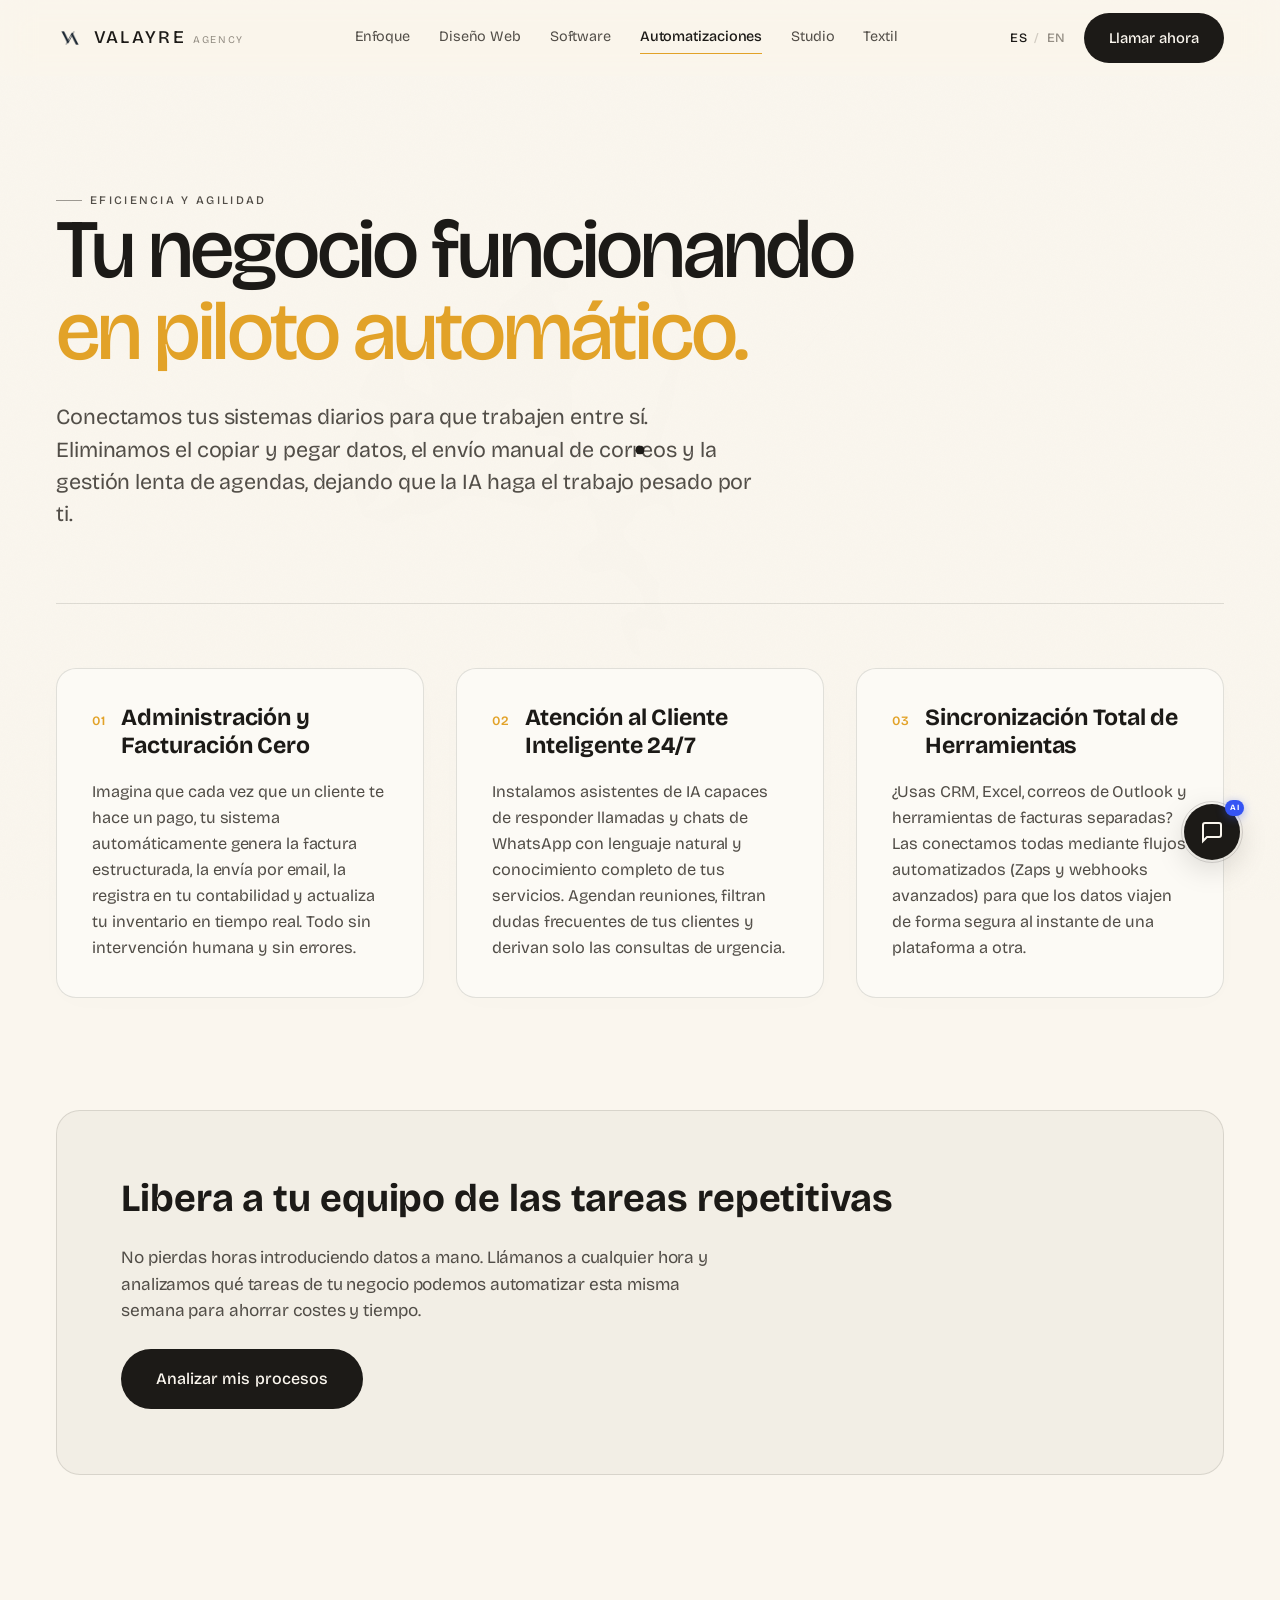
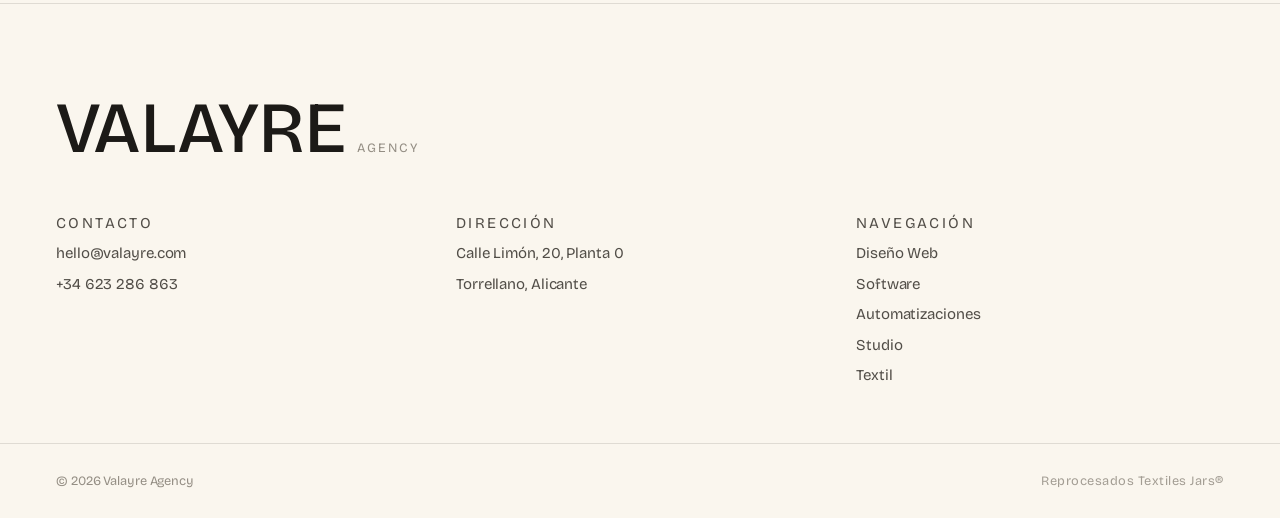
==== commit b571fefa: "Implementado menú móvil interactivo con diseño glassmorphism y botón toggle animado" ====
--- a/automatizaciones.html
+++ b/automatizaciones.html
@@ -61,7 +61,20 @@
           <span data-lang-opt="es" class="is-active">ES</span><i>/</i><span data-lang-opt="en">EN</span>
         </button>
         <a href="tel:+34623286863" class="btn btn--solid nav__cta" data-magnetic data-cursor="Llamar" data-i18n="nav.cta">Llamar ahora</a>
-      </div>
+        <button class="nav__toggle" id="navToggle" aria-label="Menu" data-cursor="Menu">
+          <span class="nav__toggle-bar"></span>
+          <span class="nav__toggle-bar"></span>
+        </button>
+      </div>
+    </div>
+    <div class="nav__mobile-menu" id="navMobileMenu">
+      <a href="index.html" class="nav__mobile-link" data-i18n="nav.home">Inicio</a>
+      <a href="diseno-web.html" class="nav__mobile-link" data-i18n="nav.web">Diseño Web</a>
+      <a href="software.html" class="nav__mobile-link" data-i18n="nav.software">Software</a>
+      <a href="automatizaciones.html" class="nav__mobile-link is-active" data-i18n="nav.auto">Automatizaciones</a>
+      <a href="studio.html" class="nav__mobile-link" data-i18n="nav.studio">Valayre Studio</a>
+      <a href="textil.html" class="nav__mobile-link" data-i18n="nav.textil">Showroom Textil</a>
+      <a href="tel:+34623286863" class="nav__mobile-link nav__mobile-link--cta" data-i18n="nav.cta">Llamar ahora</a>
     </div>
   </header>
 
--- a/styles.css
+++ b/styles.css
@@ -304,6 +304,93 @@
 .lang span.is-active { color: var(--ink); }
 .lang i { font-style: normal; opacity: 0.4; }
 .nav__cta { display: none; }
+
+/* ---------- MOBILE MENU BUTTON ---------- */
+.nav__toggle {
+  display: flex;
+  flex-direction: column;
+  justify-content: center;
+  gap: 5px;
+  width: 32px;
+  height: 32px;
+  background: transparent;
+  border: none;
+  cursor: pointer;
+  padding: 4px;
+  z-index: 105;
+  box-sizing: border-box;
+}
+.nav__toggle-bar {
+  width: 24px;
+  height: 2px;
+  background: var(--ink);
+  border-radius: 2px;
+  transition: transform 0.3s var(--ease), opacity 0.3s;
+  transform-origin: center;
+  display: block;
+}
+@media (min-width: 1024px) {
+  .nav__toggle { display: none !important; }
+}
+
+/* Hamburger active state morph to X */
+.nav.is-open .nav__toggle-bar:nth-child(1) {
+  transform: translateY(3.5px) rotate(45deg);
+}
+.nav.is-open .nav__toggle-bar:nth-child(2) {
+  transform: translateY(-3.5px) rotate(-45deg);
+}
+
+/* ---------- MOBILE DROP-DOWN MENU (GLASSMORPHISM) ---------- */
+.nav__mobile-menu {
+  position: absolute;
+  top: 100%;
+  left: 0;
+  right: 0;
+  background: color-mix(in srgb, var(--bone) 85%, transparent);
+  backdrop-filter: saturate(180%) blur(20px);
+  -webkit-backdrop-filter: saturate(180%) blur(20px);
+  border-bottom: 1px solid var(--line);
+  padding: 1.5rem var(--gutter) 2rem var(--gutter);
+  display: flex;
+  flex-direction: column;
+  gap: 1.2rem;
+  opacity: 0;
+  visibility: hidden;
+  transform: translateY(-10px);
+  transition: transform 0.4s var(--ease), opacity 0.4s, visibility 0.4s;
+  z-index: 99;
+}
+.nav.is-open .nav__mobile-menu {
+  opacity: 1;
+  visibility: visible;
+  transform: translateY(0);
+}
+.nav__mobile-link {
+  font-family: var(--display);
+  font-size: 1.35rem;
+  font-weight: 500;
+  color: var(--ink-2);
+  text-decoration: none;
+  transition: color 0.3s;
+  letter-spacing: 0.02em;
+}
+.nav__mobile-link:hover,
+.nav__mobile-link.is-active {
+  color: var(--ink);
+}
+.nav__mobile-link--cta {
+  margin-top: 0.5rem;
+  font-family: var(--sans);
+  font-size: 0.9rem;
+  font-weight: 500;
+  color: var(--bone) !important;
+  background: var(--ink);
+  padding: 0.75rem;
+  border-radius: 100px;
+  text-align: center;
+  letter-spacing: 0.02em;
+}
 
 /* ---------- HERO ---------- */
 .hero { min-height: 100svh; display: flex; flex-direction: column; justify-content: center; padding-top: calc(var(--nav-h) + 3vh); padding-bottom: 2rem; }
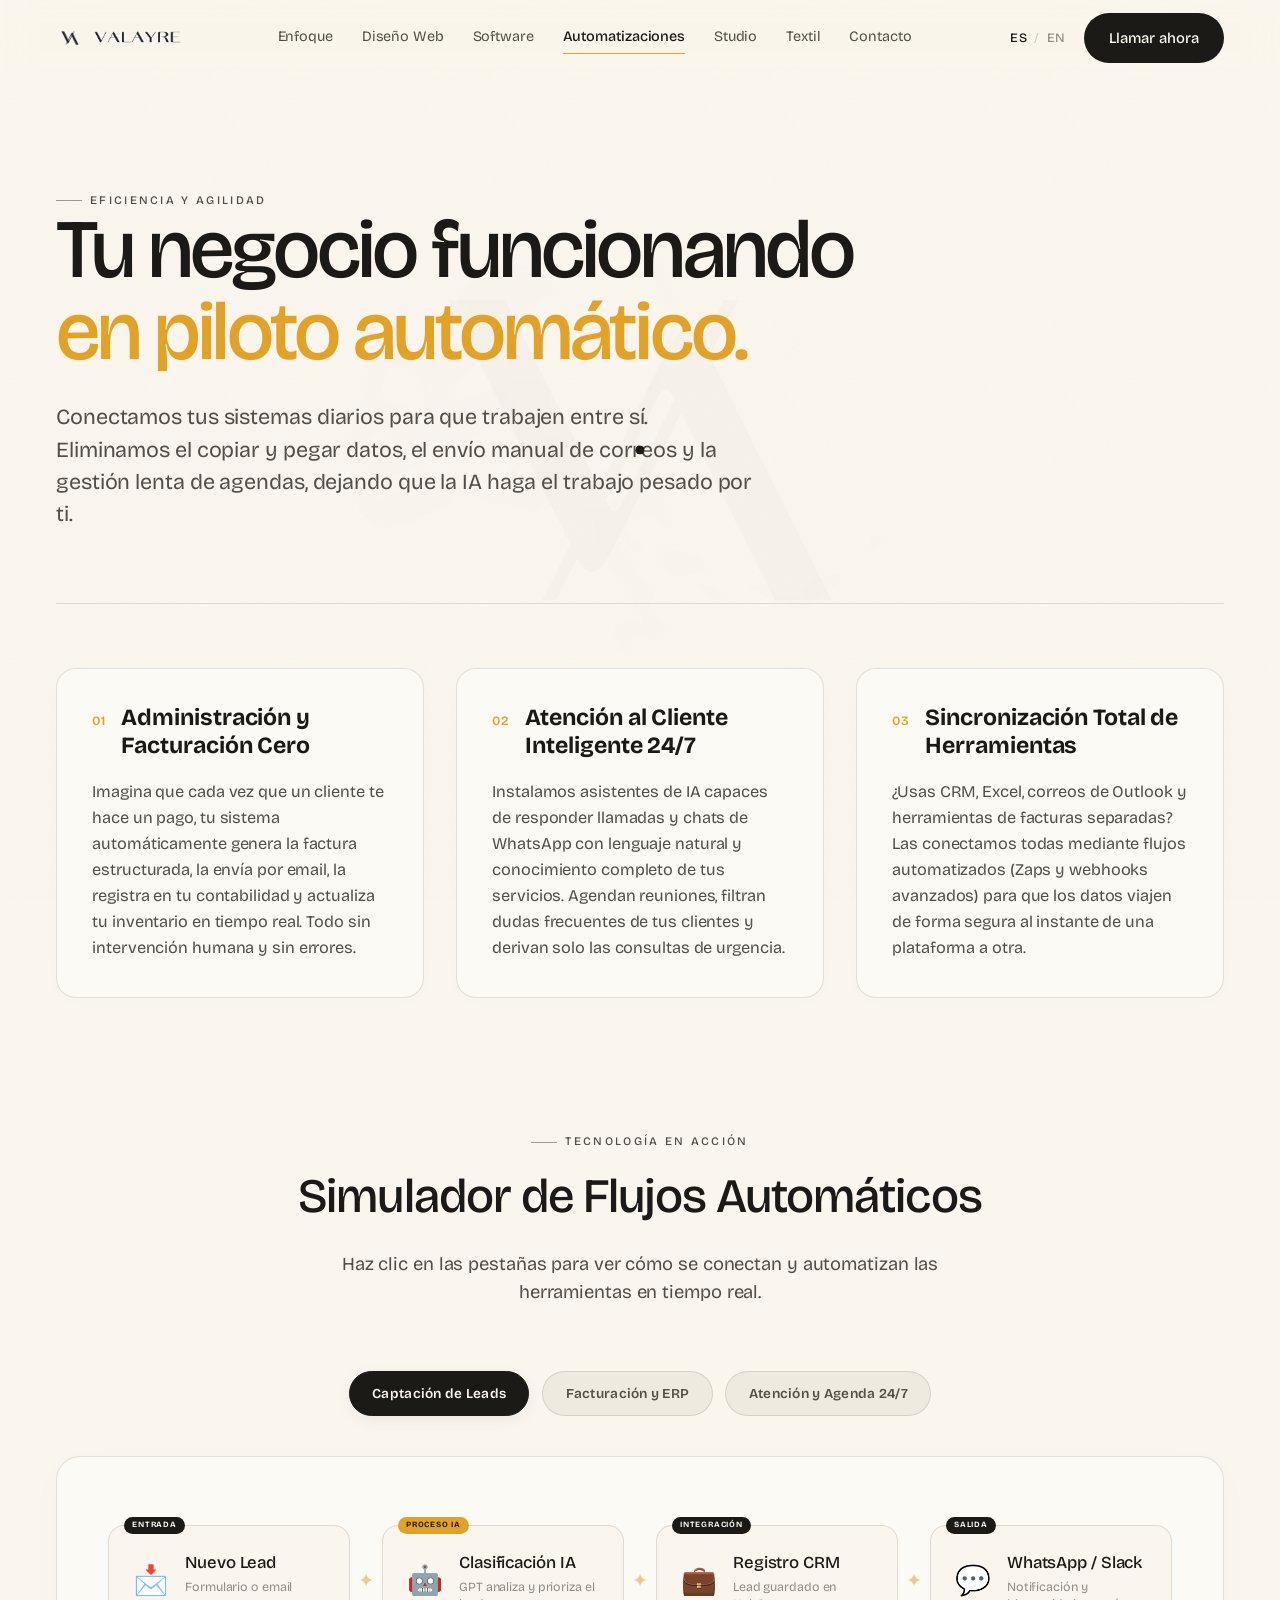
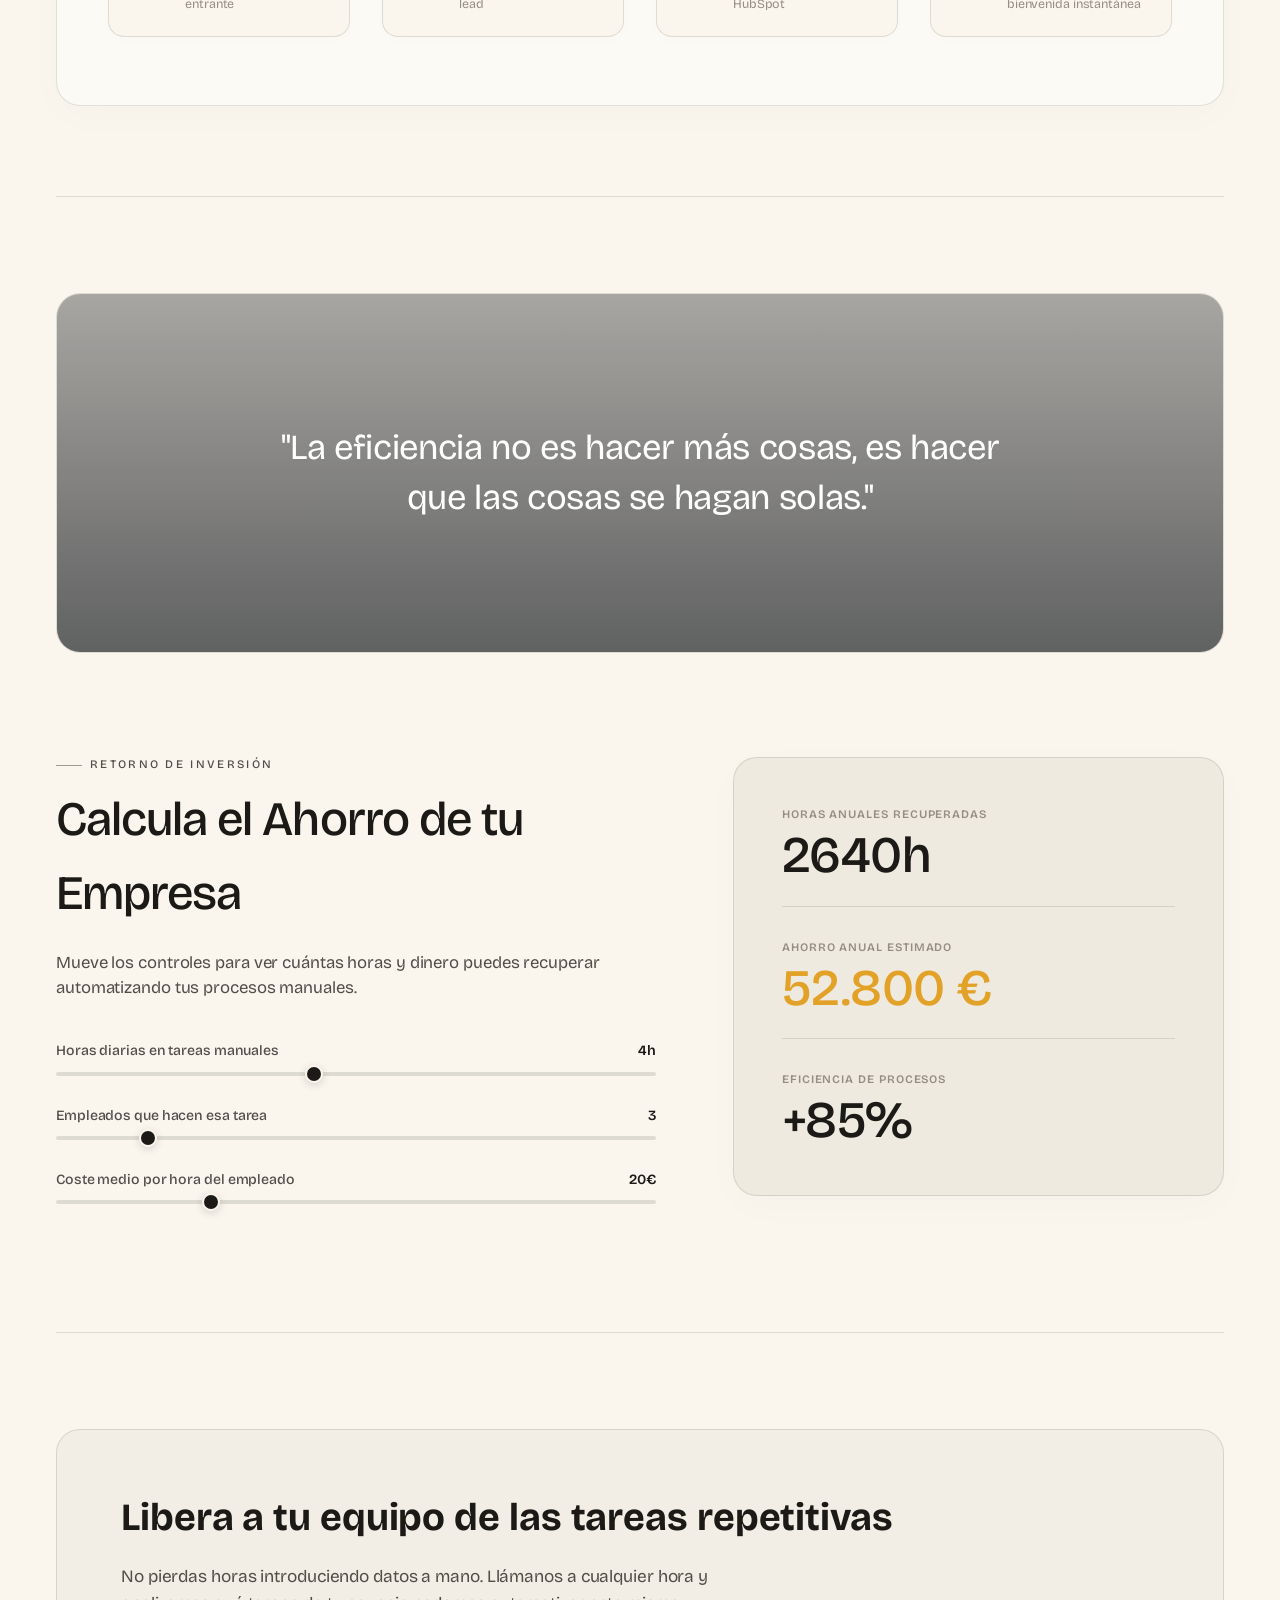
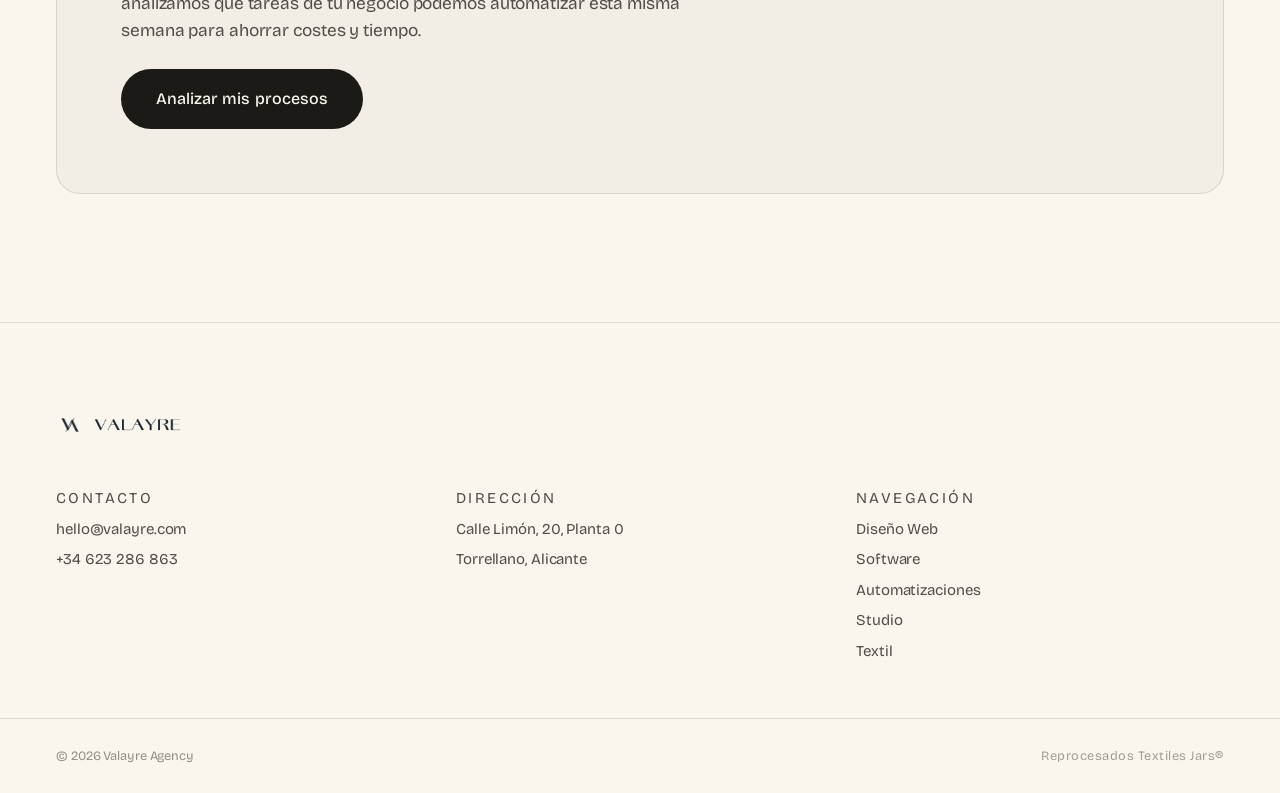
==== commit c0a11c11: "Añadida sección de capacidades de ingeniería de software con imágenes de stock y traducciones" ====
--- a/automatizaciones.html
+++ b/automatizaciones.html
@@ -44,7 +44,7 @@
     <div class="wrap nav__inner">
       <a href="index.html" class="brand" data-cursor="Inicio" aria-label="Valayre Agency">
         <img src="assets/va-monogram.png" alt="" class="brand__mark" />
-        <span class="brand__text"><b>VALAYRE</b><i>Agency</i></span>
+        <img src="assets/valayre-wordmark-dark.png" alt="Valayre" class="brand__wordmark" />
       </a>
 
       <nav class="nav__links" aria-label="Principal">
@@ -54,6 +54,7 @@
         <a href="automatizaciones.html" data-i18n="nav.auto" class="is-active">Automatizaciones</a>
         <a href="studio.html" data-i18n="nav.studio">Studio</a>
         <a href="textil.html" data-i18n="nav.textil">Textil</a>
+        <a href="contacto.html" data-i18n="nav.contact">Contacto</a>
       </nav>
 
       <div class="nav__actions">
@@ -131,6 +132,210 @@
           </div>
         </div>
 
+        <!-- ===================== INTERACTIVE FLOW SIMULATOR ===================== -->
+        <div class="flow-section reveal">
+          <div class="flow-header">
+            <span class="eyebrow" data-i18n="auto.flow_eyebrow">TECNOLOGÍA EN ACCIÓN</span>
+            <h2 class="flow-section__title" data-i18n="auto.flow_title">Simulador de Flujos Automáticos</h2>
+            <p class="flow-section__desc" data-i18n="auto.flow_desc">Haz clic en las pestañas para ver cómo se conectan y automatizan las herramientas en tiempo real.</p>
+          </div>
+
+          <div class="flow-workspace">
+            <div class="flow-tabs">
+              <button class="flow-tab is-active" data-flow="ventas" data-i18n="auto.tab.sales">Captación de Leads</button>
+              <button class="flow-tab" data-flow="facturas" data-i18n="auto.tab.billing">Facturación y ERP</button>
+              <button class="flow-tab" data-flow="soporte" data-i18n="auto.tab.support">Atención y Agenda 24/7</button>
+            </div>
+
+            <div class="flow-canvas">
+              <!-- Flow 1 (Ventas) -->
+              <div class="flow-group active" id="flow-ventas">
+                <div class="flow-node flow-node--trigger">
+                  <div class="node-badge" data-i18n="auto.node.trigger">ENTRADA</div>
+                  <div class="node-icon">📩</div>
+                  <div class="node-info">
+                    <h4 data-i18n="auto.node.v1.title">Nuevo Lead</h4>
+                    <p data-i18n="auto.node.v1.desc">Formulario o email entrante</p>
+                  </div>
+                </div>
+                <div class="flow-arrow">✦</div>
+                <div class="flow-node flow-node--ai">
+                  <div class="node-badge" data-i18n="auto.node.ai">PROCESO IA</div>
+                  <div class="node-icon">🤖</div>
+                  <div class="node-info">
+                    <h4 data-i18n="auto.node.v2.title">Clasificación IA</h4>
+                    <p data-i18n="auto.node.v2.desc">GPT analiza y prioriza el lead</p>
+                  </div>
+                </div>
+                <div class="flow-arrow">✦</div>
+                <div class="flow-node flow-node--db">
+                  <div class="node-badge" data-i18n="auto.node.db">INTEGRACIÓN</div>
+                  <div class="node-icon">💼</div>
+                  <div class="node-info">
+                    <h4 data-i18n="auto.node.v3.title">Registro CRM</h4>
+                    <p data-i18n="auto.node.v3.desc">Lead guardado en HubSpot</p>
+                  </div>
+                </div>
+                <div class="flow-arrow">✦</div>
+                <div class="flow-node flow-node--done">
+                  <div class="node-badge" data-i18n="auto.node.done">SALIDA</div>
+                  <div class="node-icon">💬</div>
+                  <div class="node-info">
+                    <h4 data-i18n="auto.node.v4.title">WhatsApp / Slack</h4>
+                    <p data-i18n="auto.node.v4.desc">Notificación y bienvenida instantánea</p>
+                  </div>
+                </div>
+              </div>
+
+              <!-- Flow 2 (Facturas) -->
+              <div class="flow-group" id="flow-facturas">
+                <div class="flow-node flow-node--trigger">
+                  <div class="node-badge" data-i18n="auto.node.trigger">ENTRADA</div>
+                  <div class="node-icon">💳</div>
+                  <div class="node-info">
+                    <h4 data-i18n="auto.node.f1.title">Pago Recibido</h4>
+                    <p data-i18n="auto.node.f1.desc">Cobro exitoso en Stripe</p>
+                  </div>
+                </div>
+                <div class="flow-arrow">✦</div>
+                <div class="flow-node flow-node--ai">
+                  <div class="node-badge" data-i18n="auto.node.ai">PROCESO IA</div>
+                  <div class="node-icon">📄</div>
+                  <div class="node-info">
+                    <h4 data-i18n="auto.node.f2.title">Extracción de Datos</h4>
+                    <p data-i18n="auto.node.f2.desc">IA asocia datos fiscales y tasas</p>
+                  </div>
+                </div>
+                <div class="flow-arrow">✦</div>
+                <div class="flow-node flow-node--db">
+                  <div class="node-badge" data-i18n="auto.node.db">INTEGRACIÓN</div>
+                  <div class="node-icon">🏦</div>
+                  <div class="node-info">
+                    <h4 data-i18n="auto.node.f3.title">Creación de Factura</h4>
+                    <p data-i18n="auto.node.f3.desc">Emitida y firmada en Holded</p>
+                  </div>
+                </div>
+                <div class="flow-arrow">✦</div>
+                <div class="flow-node flow-node--done">
+                  <div class="node-badge" data-i18n="auto.node.done">SALIDA</div>
+                  <div class="node-icon">📧</div>
+                  <div class="node-info">
+                    <h4 data-i18n="auto.node.f4.title">Envío y Archivo</h4>
+                    <p data-i18n="auto.node.f4.desc">Remitido en PDF y archivado en Drive</p>
+                  </div>
+                </div>
+              </div>
+
+              <!-- Flow 3 (Soporte) -->
+              <div class="flow-group" id="flow-soporte">
+                <div class="flow-node flow-node--trigger">
+                  <div class="node-badge" data-i18n="auto.node.trigger">ENTRADA</div>
+                  <div class="node-icon">📱</div>
+                  <div class="node-info">
+                    <h4 data-i18n="auto.node.s1.title">Mensaje WhatsApp</h4>
+                    <p data-i18n="auto.node.s1.desc">Cliente solicita soporte o cita</p>
+                  </div>
+                </div>
+                <div class="flow-arrow">✦</div>
+                <div class="flow-node flow-node--ai">
+                  <div class="node-badge" data-i18n="auto.node.ai">PROCESO IA</div>
+                  <div class="node-icon">🗣️</div>
+                  <div class="node-info">
+                    <h4 data-i18n="auto.node.s2.title">Agente IA de Voz/Texto</h4>
+                    <p data-i18n="auto.node.s2.desc">Resuelve dudas y consulta horarios</p>
+                  </div>
+                </div>
+                <div class="flow-arrow">✦</div>
+                <div class="flow-node flow-node--db">
+                  <div class="node-badge" data-i18n="auto.node.db">INTEGRACIÓN</div>
+                  <div class="node-icon">📅</div>
+                  <div class="node-info">
+                    <h4 data-i18n="auto.node.s3.title">Agenda Automática</h4>
+                    <p data-i18n="auto.node.s3.desc">Cita agendada en Google Calendar</p>
+                  </div>
+                </div>
+                <div class="flow-arrow">✦</div>
+                <div class="flow-node flow-node--done">
+                  <div class="node-badge" data-i18n="auto.node.done">SALIDA</div>
+                  <div class="node-icon">🔔</div>
+                  <div class="node-info">
+                    <h4 data-i18n="auto.node.s4.title">SMS / Confirmación</h4>
+                    <p data-i18n="auto.node.s4.desc">Notificación y link de acceso Zoom</p>
+                  </div>
+                </div>
+              </div>
+            </div>
+          </div>
+        </div>
+
+        <!-- ===================== PARALLAX IMAGE QUOTE BANNER ===================== -->
+        <div class="parallax-banner reveal">
+          <div class="parallax-bg"></div>
+          <div class="parallax-overlay"></div>
+          <div class="parallax-content">
+            <blockquote class="parallax-quote" data-i18n="auto.parallax_quote">
+              "La eficiencia no es hacer más cosas, es hacer que las cosas se hagan solas."
+            </blockquote>
+          </div>
+        </div>
+
+        <!-- ===================== ROI CALCULATOR ===================== -->
+        <div class="roi-section reveal">
+          <div class="roi-grid">
+            <div class="roi-info">
+              <span class="eyebrow" data-i18n="auto.roi_eyebrow">RETORNO DE INVERSIÓN</span>
+              <h2 class="roi-section__title" data-i18n="auto.roi_title">Calcula el Ahorro de tu Empresa</h2>
+              <p class="roi-section__desc" data-i18n="auto.roi_desc">Mueve los controles para ver cuántas horas y dinero puedes recuperar automatizando tus procesos manuales.</p>
+              
+              <div class="roi-controls">
+                <!-- Control 1 -->
+                <div class="roi-slider-group">
+                  <div class="roi-slider-labels">
+                    <span data-i18n="auto.roi.hours_label">Horas diarias en tareas manuales</span>
+                    <span class="roi-slider-value"><span id="valHours">4</span>h</span>
+                  </div>
+                  <input type="range" class="roi-slider" id="sliderHours" min="1" max="8" value="4" />
+                </div>
+
+                <!-- Control 2 -->
+                <div class="roi-slider-group">
+                  <div class="roi-slider-labels">
+                    <span data-i18n="auto.roi.employees_label">Empleados que hacen esa tarea</span>
+                    <span class="roi-slider-value" id="valEmployees">3</span>
+                  </div>
+                  <input type="range" class="roi-slider" id="sliderEmployees" min="1" max="15" value="3" />
+                </div>
+
+                <!-- Control 3 -->
+                <div class="roi-slider-group">
+                  <div class="roi-slider-labels">
+                    <span data-i18n="auto.roi.cost_label">Coste medio por hora del empleado</span>
+                    <span class="roi-slider-value"><span id="valCost">20</span>€</span>
+                  </div>
+                  <input type="range" class="roi-slider" id="sliderCost" min="10" max="50" value="20" />
+                </div>
+              </div>
+            </div>
+
+            <div class="roi-results">
+              <div class="roi-card">
+                <div class="roi-stat-box">
+                  <h4 data-i18n="auto.roi.stat_hours">Horas anuales recuperadas</h4>
+                  <p class="roi-stat" id="statHours">2.640h</p>
+                </div>
+                <div class="roi-stat-box">
+                  <h4 data-i18n="auto.roi.stat_money">Ahorro anual estimado</h4>
+                  <p class="roi-stat roi-stat--accent" id="statMoney">52.800 €</p>
+                </div>
+                <div class="roi-stat-box">
+                  <h4 data-i18n="auto.roi.stat_boost">Eficiencia de Procesos</h4>
+                  <p class="roi-stat" id="statBoost">+85%</p>
+                </div>
+              </div>
+            </div>
+          </div>
+        </div>
+
         <!-- CALL TO ACTION PANEL -->
         <div class="auto-cta-panel reveal">
           <h3 data-i18n="auto.panel.title">Libera a tu equipo de las tareas repetitivas</h3>
@@ -147,8 +352,10 @@
   <footer class="footer">
     <div class="wrap footer__top">
       <div class="footer__brand">
-        <span class="footer__word">VALAYRE</span>
-        <span class="footer__sub">Agency</span>
+        <a href="index.html" class="brand" data-cursor="Inicio" aria-label="Valayre Agency">
+          <img src="assets/va-monogram.png" alt="" class="brand__mark" />
+          <img src="assets/valayre-wordmark-dark.png" alt="Valayre" class="brand__wordmark" />
+        </a>
       </div>
       <div class="footer__cols">
         <div class="footer__col">
@@ -183,52 +390,7 @@
     <a href="index.html#presupuesto" class="callbar__a callbar__book" data-i18n="callbar.book">Presupuesto</a>
   </div>
 
-  <!-- ===================== ASISTENTE IA CHATBOT ===================== -->
-  <div class="ai-chat" id="aiChat" aria-hidden="true">
-    <button class="ai-chat__trigger" id="aiChatTrigger" data-cursor="Chatear" aria-label="Abrir asistente de IA">
-      <div class="ai-chat__trigger-glow"></div>
-      <svg class="ai-chat__trigger-icon" viewBox="0 0 24 24" fill="none" stroke="currentColor" stroke-width="2">
-        <path d="M21 15a2 2 0 0 1-2 2H7l-4 4V5a2 2 0 0 1 2-2h14a2 2 0 0 1 2 2z"></path>
-      </svg>
-      <span class="ai-chat__trigger-badge">AI</span>
-    </button>
-    <div class="ai-chat__window" id="aiChatWindow">
-      <div class="ai-chat__header">
-        <div class="ai-chat__header-info">
-          <div class="ai-chat__avatar">
-            <img src="assets/va-monogram.png" alt="AI" />
-            <span class="ai-chat__status-dot"></span>
-          </div>
-          <div>
-            <h4 class="ai-chat__title">Valayre Assistant</h4>
-            <p class="ai-chat__status" data-i18n="chat.online">En línea • Responderá al instante</p>
-          </div>
-        </div>
-        <button class="ai-chat__close" id="aiChatClose" aria-label="Cerrar chat">✕</button>
-      </div>
-      <div class="ai-chat__messages" id="aiChatMessages">
-        <div class="ai-chat__bubble ai-chat__bubble--bot">
-          <p data-i18n="chat.welcome">¡Hola! Soy el asistente inteligente de Valayre. ¿En qué puedo ayudarte a impulsar tu marca o negocio?</p>
-        </div>
-      </div>
-      <div class="ai-chat__suggestions" id="aiChatSuggestions">
-        <button class="ai-chat__suggest-btn" data-q="diseno" data-i18n="chat.q_design">¿Cómo son vuestras webs?</button>
-        <button class="ai-chat__suggest-btn" data-q="software" data-i18n="chat.q_software">¿Qué software podéis crear?</button>
-        <button class="ai-chat__suggest-btn" data-q="auto" data-i18n="chat.q_auto">¿Cómo me ayuda la automatización?</button>
-        <button class="ai-chat__suggest-btn" data-q="studio" data-i18n="chat.q_studio">¿Qué es Valayre Studio?</button>
-        <button class="ai-chat__suggest-btn" data-q="textil" data-i18n="chat.q_textil">¿Qué hacéis en la sección Textil?</button>
-      </div>
-      <form class="ai-chat__input-area" id="aiChatForm">
-        <input type="text" class="ai-chat__input" id="aiChatInput" placeholder="Pregúntame lo que quieras..." data-i18n-holder="chat.placeholder" />
-        <button type="submit" class="ai-chat__submit" aria-label="Enviar">
-          <svg viewBox="0 0 24 24" fill="none" stroke="currentColor" stroke-width="2">
-            <line x1="22" y1="2" x2="11" y2="13"></line>
-            <polygon points="22 2 15 22 11 13 2 9 22 2"></polygon>
-          </svg>
-        </button>
-      </form>
-    </div>
-  </div>
+
 
   <script src="app.js"></script>
 </body>
--- a/styles.css
+++ b/styles.css
@@ -98,10 +98,7 @@
 body.theme-textil .brand__mark,
 body.theme-software .loader__mark-3d,
 body.theme-studio .loader__mark-3d,
-body.theme-textil .loader__mark-3d,
-body.theme-software .ai-chat__avatar img,
-body.theme-studio .ai-chat__avatar img,
-body.theme-textil .ai-chat__avatar img {
+body.theme-textil .loader__mark-3d {
   mix-blend-mode: screen;
 }
 
@@ -287,9 +284,7 @@
 
 .brand { display: flex; align-items: center; gap: 0.6rem; }
 .brand__mark { width: 28px; height: 28px; object-fit: contain; }
-.brand__text { display: flex; align-items: baseline; gap: 0.45rem; line-height: 1; }
-.brand__text b { font-weight: 500; font-size: 1.12rem; letter-spacing: 0.13em; }
-.brand__text i { font-style: normal; font-size: 0.64rem; letter-spacing: 0.16em; text-transform: uppercase; color: var(--ink-3); }
+.brand__wordmark { height: 22px; width: auto; object-fit: contain; display: block; }
 
 .nav__links { display: none; gap: 1.8rem; }
 .nav__links a { position: relative; font-size: 0.9rem; color: var(--ink-2); transition: color 0.3s; }
@@ -341,15 +336,13 @@
   transform: translateY(-3.5px) rotate(-45deg);
 }
 
-/* ---------- MOBILE DROP-DOWN MENU (GLASSMORPHISM) ---------- */
+/* ---------- MOBILE DROP-DOWN MENU (SOLID HIGHER CONTRAST) ---------- */
 .nav__mobile-menu {
   position: absolute;
   top: 100%;
   left: 0;
   right: 0;
-  background: color-mix(in srgb, var(--bone) 85%, transparent);
-  backdrop-filter: saturate(180%) blur(20px);
-  -webkit-backdrop-filter: saturate(180%) blur(20px);
+  background: var(--bone);
   border-bottom: 1px solid var(--line);
   padding: 1.5rem var(--gutter) 2rem var(--gutter);
   display: flex;
@@ -1173,262 +1166,7 @@
   gap: clamp(1.5rem, 4vw, 3rem);
 }
 
-/* =========================================================
-   CHATBOT ASSISTANT FLOATING PANEL
-   ========================================================= */
-.ai-chat {
-  position: fixed;
-  bottom: clamp(1.2rem, 4vw, 2.5rem);
-  right: clamp(1.2rem, 4vw, 2.5rem);
-  z-index: 150;
-  font-family: var(--sans);
-}
-.ai-chat__trigger {
-  position: relative;
-  width: 56px;
-  height: 56px;
-  border-radius: 50%;
-  background: var(--ink);
-  color: var(--bone);
-  display: flex;
-  align-items: center;
-  justify-content: center;
-  box-shadow: 0 8px 30px rgba(0,0,0,0.15);
-  transition: transform 0.4s var(--ease);
-}
-.ai-chat__trigger:hover {
-  transform: scale(1.08);
-}
-.ai-chat__trigger-glow {
-  position: absolute;
-  inset: -3px;
-  border-radius: 50%;
-  border: 1px solid var(--ink);
-  opacity: 0.15;
-  animation: pingChatGlow 3s infinite;
-}
-@keyframes pingChatGlow {
-  0% { transform: scale(1); opacity: 0.3; }
-  100% { transform: scale(1.3); opacity: 0; }
-}
-.ai-chat__trigger-icon {
-  width: 24px;
-  height: 24px;
-  stroke: var(--bone);
-}
-.ai-chat__trigger-badge {
-  position: absolute;
-  top: -4px;
-  right: -4px;
-  background: #3554F4;
-  color: #fff;
-  font-size: 8px;
-  font-weight: 700;
-  padding: 2px 5px;
-  border-radius: 99px;
-  letter-spacing: 0.05em;
-  box-shadow: 0 2px 10px rgba(53,84,244,0.4);
-}
-.ai-chat__window {
-  position: absolute;
-  bottom: 72px;
-  right: 0;
-  width: min(360px, 90vw);
-  height: 480px;
-  background: color-mix(in srgb, var(--paper) 88%, transparent);
-  backdrop-filter: blur(20px);
-  -webkit-backdrop-filter: blur(20px);
-  border: 1px solid var(--line);
-  border-radius: 16px;
-  box-shadow: 0 12px 40px rgba(0,0,0,0.1);
-  display: flex;
-  flex-direction: column;
-  overflow: hidden;
-  opacity: 0;
-  visibility: hidden;
-  transform: translateY(15px) scale(0.96);
-  transform-origin: bottom right;
-  transition: opacity 0.4s var(--ease), transform 0.4s var(--ease), visibility 0.4s;
-}
-.ai-chat.is-open .ai-chat__window {
-  opacity: 1;
-  visibility: visible;
-  transform: translateY(0) scale(1);
-}
-.ai-chat__header {
-  padding: 1rem;
-  background: var(--line-soft);
-  border-bottom: 1px solid var(--line);
-  display: flex;
-  align-items: center;
-  justify-content: space-between;
-}
-.ai-chat__header-info {
-  display: flex;
-  align-items: center;
-  gap: 10px;
-}
-.ai-chat__avatar {
-  position: relative;
-  width: 36px;
-  height: 36px;
-  border-radius: 50%;
-  background: var(--bone-2);
-  padding: 6px;
-  display: flex;
-  align-items: center;
-  justify-content: center;
-  border: 1px solid var(--line);
-}
-.ai-chat__avatar img {
-  width: 100%;
-  height: 100%;
-  object-fit: contain;
-}
-.ai-chat__status-dot {
-  position: absolute;
-  bottom: 0;
-  right: 0;
-  width: 9px;
-  height: 9px;
-  background: #1ea672;
-  border: 2px solid var(--paper);
-  border-radius: 50%;
-}
-.ai-chat__title {
-  font-size: 14px;
-  font-weight: 600;
-  line-height: 1.2;
-  color: var(--ink);
-}
-.ai-chat__status {
-  font-size: 10px;
-  color: var(--ink-3);
-}
-.ai-chat__close {
-  font-size: 14px;
-  color: var(--ink);
-  opacity: 0.6;
-  padding: 5px;
-  transition: opacity 0.2s;
-}
-.ai-chat__close:hover { opacity: 1; }
-.ai-chat__messages {
-  flex: 1;
-  padding: 1rem;
-  overflow-y: auto;
-  display: flex;
-  flex-direction: column;
-  gap: 12px;
-}
-.ai-chat__bubble {
-  max-width: 85%;
-  padding: 10px 14px;
-  border-radius: 14px;
-  font-size: 13px;
-  line-height: 1.45;
-  word-wrap: break-word;
-  animation: bubbleShow 0.3s var(--ease) forwards;
-  transform-origin: bottom left;
-}
-@keyframes bubbleShow {
-  0% { opacity: 0; transform: translateY(8px) scale(0.95); }
-  100% { opacity: 1; transform: translateY(0) scale(1); }
-}
-.ai-chat__bubble--bot {
-  background: var(--bone-2);
-  color: var(--ink);
-  align-self: flex-start;
-  border-bottom-left-radius: 4px;
-  border: 1px solid var(--line);
-  text-align: left;
-}
-.ai-chat__bubble--user {
-  background: var(--ink);
-  color: var(--bone);
-  align-self: flex-end;
-  border-bottom-right-radius: 4px;
-  text-align: left;
-}
-.ai-chat__bubble--bot a {
-  text-decoration: underline;
-  color: var(--accent);
-}
-.ai-chat__bubble--typing {
-  display: flex;
-  align-items: center;
-  gap: 4px;
-  padding: 12px 16px;
-}
-.ai-chat__bubble--typing span {
-  width: 5px;
-  height: 5px;
-  background: var(--ink-3);
-  border-radius: 50%;
-  animation: typingDots 1.4s infinite ease-in-out;
-}
-.ai-chat__bubble--typing span:nth-child(2) { animation-delay: 0.2s; }
-.ai-chat__bubble--typing span:nth-child(3) { animation-delay: 0.4s; }
-@keyframes typingDots {
-  0%, 100% { transform: translateY(0); }
-  50% { transform: translateY(-4px); }
-}
-.ai-chat__suggestions {
-  padding: 0 1rem 0.8rem;
-  display: flex;
-  flex-wrap: wrap;
-  gap: 6px;
-  max-height: 120px;
-  overflow-y: auto;
-}
-.ai-chat__suggest-btn {
-  font-size: 11px;
-  background: var(--paper);
-  border: 1px solid var(--line);
-  border-radius: 100px;
-  padding: 6px 12px;
-  color: var(--ink-2);
-  transition: all 0.25s var(--ease);
-}
-.ai-chat__suggest-btn:hover {
-  background: var(--ink);
-  color: var(--bone);
-  border-color: var(--ink);
-}
-.ai-chat__input-area {
-  padding: 0.8rem 1rem;
-  border-top: 1px solid var(--line);
-  background: var(--line-soft);
-  display: flex;
-  gap: 8px;
-}
-.ai-chat__input {
-  flex: 1;
-  background: var(--paper);
-  border: 1px solid var(--line);
-  border-radius: 100px;
-  padding: 8px 16px;
-  font-size: 13px;
-  color: var(--ink);
-  outline: none;
-  transition: border-color 0.25s;
-}
-.ai-chat__input:focus {
-  border-color: var(--accent);
-}
-.ai-chat__submit {
-  width: 36px;
-  height: 36px;
-  border-radius: 50%;
-  background: var(--ink);
-  color: var(--bone);
-  display: flex;
-  align-items: center;
-  justify-content: center;
-  transition: transform 0.25s;
-}
-.ai-chat__submit:hover { transform: scale(1.05); }
-.ai-chat__submit svg { width: 16px; height: 16px; transform: translateX(1px); stroke: var(--bone); }
+
 
 /* =========================================================
    RESPONSIVE OVERRIDES
@@ -1474,3 +1212,560 @@
 @media (min-width: 1200px) {
   .work__grid { grid-template-columns: repeat(2, 1fr); }
 }
+
+/* =========================================================
+   CONTACT PAGE DETAILS & EMBEDDED LOCATION MAP
+   ========================================================= */
+.contact-section {
+  padding-bottom: clamp(4rem, 10vw, 8rem);
+}
+.contact-grid {
+  display: grid;
+  grid-template-columns: 1fr;
+  gap: clamp(2.5rem, 5vw, 4.5rem);
+  align-items: start;
+}
+@media (min-width: 900px) {
+  .contact-grid {
+    grid-template-columns: 1fr 1fr;
+  }
+}
+.contact-card {
+  background: var(--bone-2);
+  border: 1px solid var(--line);
+  border-radius: 16px;
+  padding: clamp(1.5rem, 5vw, 3rem);
+}
+.contact-card__title {
+  font-family: var(--display);
+  font-size: clamp(1.4rem, 3vw, 1.8rem);
+  font-weight: 500;
+  margin-bottom: 2rem;
+  letter-spacing: -0.01em;
+  color: var(--ink);
+}
+.contact-card__item {
+  display: flex;
+  flex-direction: column;
+  gap: 0.5rem;
+  padding-bottom: 1.5rem;
+  margin-bottom: 1.5rem;
+  border-bottom: 1px solid var(--line);
+}
+.contact-card__item:last-child {
+  padding-bottom: 0;
+  margin-bottom: 0;
+  border-bottom: none;
+}
+.contact-card__label {
+  font-family: var(--sans);
+  font-size: 0.7rem;
+  font-weight: 600;
+  text-transform: uppercase;
+  letter-spacing: 0.08em;
+  color: var(--ink-3);
+}
+.contact-card__value {
+  font-family: var(--display);
+  font-size: clamp(1.15rem, 2.5vw, 1.5rem);
+  font-weight: 400;
+  color: var(--ink);
+  text-decoration: none;
+  display: inline-block;
+  align-self: start;
+  position: relative;
+  transition: color 0.3s;
+}
+.contact-card__value::after {
+  content: "";
+  position: absolute;
+  left: 0;
+  bottom: -2px;
+  width: 0;
+  height: 1px;
+  background: var(--accent);
+  transition: width 0.4s var(--ease);
+}
+.contact-card__value:hover {
+  color: var(--accent);
+}
+.contact-card__value:hover::after {
+  width: 100%;
+}
+.contact-card__value-text {
+  font-family: var(--sans);
+  font-size: 1rem;
+  line-height: 1.6;
+  color: var(--ink-2);
+}
+.map-container {
+  border: 1px solid var(--line);
+  border-radius: 16px;
+  overflow: hidden;
+  line-height: 0;
+  background: var(--bone-2);
+}
+.map-container iframe {
+  width: 100%;
+  height: 450px;
+  display: block;
+  filter: grayscale(1) contrast(1.05) opacity(0.9);
+  transition: filter 0.4s var(--ease), opacity 0.4s;
+}
+.map-container:hover iframe {
+  filter: grayscale(0.2) contrast(1) opacity(1);
+}
+
+/* ---------- BRAND WATERMARK BACKGROUND ---------- */
+body::before {
+  content: "";
+  position: fixed;
+  top: 50%;
+  left: 50%;
+  transform: translate(-50%, -50%);
+  width: 70vmin;
+  height: 70vmin;
+  background-image: url('assets/va-monogram.png');
+  background-size: contain;
+  background-position: center;
+  background-repeat: no-repeat;
+  opacity: 0.015; /* extremely faint so it does not disturb readability */
+  pointer-events: none;
+  z-index: -2;
+  transition: background-image 0.5s var(--ease), opacity 0.5s;
+}
+body.theme-software::before,
+body.theme-studio::before,
+body.theme-textil::before {
+  background-image: url('assets/va-monogram-white.png');
+  opacity: 0.012;
+}
+
+/* ---------- INTERACTIVE FLOW SIMULATOR ---------- */
+.flow-section {
+  margin-top: clamp(4rem, 10vw, 8rem);
+  padding-bottom: clamp(3rem, 7vw, 6rem);
+  border-bottom: 1px solid var(--line);
+}
+.flow-header {
+  text-align: center;
+  margin-bottom: clamp(2rem, 5vw, 4.5rem);
+}
+.flow-section__title {
+  font-family: var(--display);
+  font-size: clamp(2rem, 5vw, 3rem);
+  font-weight: 500;
+  margin-block: 0.5rem 1rem;
+  letter-spacing: -0.02em;
+  color: var(--ink);
+}
+.flow-section__desc {
+  font-family: var(--sans);
+  font-size: clamp(1rem, 2vw, 1.15rem);
+  color: var(--ink-2);
+  max-width: 600px;
+  margin-inline: auto;
+}
+.flow-tabs {
+  display: flex;
+  justify-content: center;
+  gap: 0.8rem;
+  margin-bottom: 2.5rem;
+  flex-wrap: wrap;
+}
+.flow-tab {
+  font-family: var(--sans);
+  font-size: 0.85rem;
+  font-weight: 600;
+  letter-spacing: 0.02em;
+  background: var(--bone-2);
+  border: 1px solid var(--line);
+  color: var(--ink-2);
+  padding: 0.7rem 1.4rem;
+  border-radius: 100px;
+  cursor: pointer;
+  transition: all 0.3s var(--ease);
+}
+.flow-tab:hover {
+  background: var(--line-soft);
+  color: var(--ink);
+}
+.flow-tab.is-active {
+  background: var(--ink);
+  color: var(--bone);
+  border-color: var(--ink);
+  box-shadow: 0 4px 15px rgba(0,0,0,0.06);
+}
+.flow-canvas {
+  background: var(--paper);
+  border: 1px solid var(--line);
+  border-radius: 24px;
+  padding: clamp(1.5rem, 4vw, 3.5rem);
+  box-shadow: 0 10px 40px rgba(0,0,0,0.02);
+  position: relative;
+  min-height: 250px;
+  display: flex;
+  align-items: center;
+  justify-content: center;
+  overflow: hidden;
+}
+.flow-group {
+  display: none;
+  width: 100%;
+  align-items: center;
+  justify-content: space-between;
+  gap: 1.2rem;
+  flex-direction: column;
+}
+@media (min-width: 900px) {
+  .flow-group {
+    flex-direction: row;
+    gap: 0.5rem;
+  }
+}
+.flow-group.active {
+  display: flex;
+  animation: flowFadeIn 0.5s var(--ease) forwards;
+}
+@keyframes flowFadeIn {
+  from { opacity: 0; transform: translateY(10px); }
+  to { opacity: 1; transform: translateY(0); }
+}
+.flow-node {
+  flex: 1;
+  background: var(--bone);
+  border: 1px solid var(--line);
+  border-radius: 16px;
+  padding: 1.5rem;
+  display: flex;
+  gap: 1rem;
+  align-items: center;
+  position: relative;
+  box-shadow: 0 4px 15px rgba(0,0,0,0.01);
+  transition: all 0.4s var(--ease);
+  width: 100%;
+}
+@media (min-width: 900px) {
+  .flow-node {
+    width: auto;
+  }
+}
+.flow-node:hover {
+  transform: translateY(-4px);
+  border-color: var(--accent);
+  box-shadow: 0 10px 25px rgba(0,0,0,0.04);
+}
+.node-badge {
+  position: absolute;
+  top: -9px;
+  left: 15px;
+  font-family: var(--sans);
+  font-size: 8px;
+  font-weight: 700;
+  letter-spacing: 0.1em;
+  background: var(--ink);
+  color: var(--bone);
+  padding: 2px 8px;
+  border-radius: 100px;
+}
+.flow-node--ai .node-badge {
+  background: var(--accent);
+  color: var(--ink);
+}
+.node-icon {
+  font-size: 1.8rem;
+  flex-shrink: 0;
+  display: flex;
+  align-items: center;
+  justify-content: center;
+}
+.node-info h4 {
+  font-family: var(--display);
+  font-size: 1.05rem;
+  font-weight: 500;
+  margin-bottom: 0.2rem;
+  color: var(--ink);
+}
+.node-info p {
+  font-family: var(--sans);
+  font-size: 0.78rem;
+  color: var(--ink-3);
+  line-height: 1.3;
+}
+.flow-arrow {
+  font-size: 1.2rem;
+  color: var(--accent);
+  opacity: 0.55;
+  animation: pulseArrow 2s infinite ease-in-out;
+}
+@keyframes pulseArrow {
+  0%, 100% { opacity: 0.3; transform: scale(0.9); }
+  50% { opacity: 0.8; transform: scale(1.15); }
+}
+@media (max-width: 899px) {
+  .flow-arrow {
+    transform: rotate(90deg);
+    margin-block: 0.2rem;
+    animation: pulseArrowVert 2s infinite ease-in-out;
+  }
+}
+@keyframes pulseArrowVert {
+  0%, 100% { opacity: 0.3; transform: rotate(90deg) scale(0.9); }
+  50% { opacity: 0.8; transform: rotate(90deg) scale(1.15); }
+}
+
+/* ---------- PARALLAX IMAGE BANNER ---------- */
+.parallax-banner {
+  position: relative;
+  height: 40vh;
+  overflow: hidden;
+  display: flex;
+  align-items: center;
+  justify-content: center;
+  margin-block: clamp(4rem, 8vw, 6rem);
+  border-radius: 24px;
+  border: 1px solid var(--line);
+}
+.parallax-bg {
+  position: absolute;
+  top: -30%;
+  left: 0;
+  width: 100%;
+  height: 160%;
+  background-image: url('https://images.unsplash.com/photo-1518770660439-4636190af475?auto=format&fit=crop&w=1600&q=80');
+  background-size: cover;
+  background-position: center;
+  transform: translate3d(0, 0, 0);
+  will-change: transform;
+}
+.parallax-overlay {
+  position: absolute;
+  inset: 0;
+  background: linear-gradient(to bottom, rgba(14,17,22,0.35), rgba(14,17,22,0.65));
+  z-index: 1;
+}
+.parallax-content {
+  position: relative;
+  z-index: 2;
+  text-align: center;
+  max-width: 800px;
+  padding: 2rem;
+}
+.parallax-quote {
+  font-family: var(--display);
+  font-size: clamp(1.4rem, 4vw, 2.2rem);
+  font-weight: 400;
+  line-height: 1.4;
+  color: #fff;
+  letter-spacing: -0.01em;
+  margin: 0;
+  border: none;
+  padding: 0;
+}
+
+/* ---------- ROI CALCULATOR ---------- */
+.roi-section {
+  padding-bottom: clamp(4rem, 10vw, 8rem);
+  border-bottom: 1px solid var(--line);
+  margin-bottom: clamp(4rem, 8vw, 6rem);
+}
+.roi-grid {
+  display: grid;
+  grid-template-columns: 1fr;
+  gap: clamp(2.5rem, 6vw, 5rem);
+  align-items: center;
+}
+@media (min-width: 900px) {
+  .roi-grid {
+    grid-template-columns: 1.1fr 0.9fr;
+  }
+}
+.roi-section__title {
+  font-family: var(--display);
+  font-size: clamp(2rem, 5vw, 3rem);
+  font-weight: 500;
+  margin-block: 0.5rem 1.2rem;
+  letter-spacing: -0.02em;
+  color: var(--ink);
+}
+.roi-section__desc {
+  font-family: var(--sans);
+  font-size: 1.05rem;
+  line-height: 1.5;
+  color: var(--ink-2);
+  margin-bottom: 2.5rem;
+}
+.roi-controls {
+  display: flex;
+  flex-direction: column;
+  gap: 1.8rem;
+}
+.roi-slider-group {
+  display: flex;
+  flex-direction: column;
+  gap: 0.6rem;
+}
+.roi-slider-labels {
+  display: flex;
+  justify-content: space-between;
+  font-family: var(--sans);
+  font-size: 0.88rem;
+  font-weight: 500;
+  color: var(--ink-2);
+}
+.roi-slider-value {
+  font-family: var(--display);
+  font-weight: 600;
+  color: var(--ink);
+}
+.roi-slider {
+  -webkit-appearance: none;
+  appearance: none;
+  width: 100%;
+  height: 4px;
+  background: var(--line);
+  border-radius: 2px;
+  outline: none;
+}
+.roi-slider::-webkit-slider-thumb {
+  -webkit-appearance: none;
+  appearance: none;
+  width: 18px;
+  height: 18px;
+  border-radius: 50%;
+  background: var(--ink);
+  border: 2px solid var(--bone);
+  cursor: pointer;
+  box-shadow: 0 2px 8px rgba(0,0,0,0.15);
+  transition: transform 0.2s var(--ease), background 0.2s;
+}
+.roi-slider::-webkit-slider-thumb:hover {
+  transform: scale(1.2);
+  background: var(--accent);
+}
+.roi-card {
+  background: var(--bone-2);
+  border: 1px solid var(--line);
+  border-radius: 24px;
+  padding: clamp(2rem, 5vw, 3rem);
+  display: flex;
+  flex-direction: column;
+  gap: 2rem;
+  box-shadow: 0 10px 40px rgba(0,0,0,0.02);
+}
+.roi-stat-box {
+  display: flex;
+  flex-direction: column;
+  gap: 0.4rem;
+  padding-bottom: 1.5rem;
+  border-bottom: 1px solid var(--line);
+}
+.roi-stat-box:last-child {
+  padding-bottom: 0;
+  border-bottom: none;
+}
+.roi-stat-box h4 {
+  font-family: var(--sans);
+  font-size: 0.72rem;
+  font-weight: 600;
+  text-transform: uppercase;
+  letter-spacing: 0.08em;
+  color: var(--ink-3);
+}
+.roi-stat {
+  font-family: var(--display);
+  font-size: clamp(2.2rem, 5vw, 3.2rem);
+  font-weight: 500;
+  letter-spacing: -0.01em;
+  color: var(--ink);
+  line-height: 1;
+}
+.roi-stat--accent {
+  color: var(--accent);
+}
+
+/* ---------- SOFTWARE CAPABILITIES ---------- */
+.soft-capabilities {
+  padding-block: clamp(4rem, 10vw, 8rem);
+  background: var(--line-soft); /* subtle tint overlay background */
+  border-top: 1px solid var(--line);
+}
+.capabilities-header {
+  text-align: center;
+  margin-bottom: clamp(3rem, 7vw, 5.5rem);
+}
+.capabilities-title {
+  font-family: var(--display);
+  font-size: clamp(2rem, 5vw, 3rem);
+  font-weight: 500;
+  margin-block: 0.5rem 1rem;
+  letter-spacing: -0.02em;
+  color: var(--ink);
+}
+.capabilities-desc {
+  font-family: var(--sans);
+  font-size: clamp(1rem, 2vw, 1.15rem);
+  color: var(--ink-2);
+  max-width: 600px;
+  margin-inline: auto;
+}
+.capabilities-grid {
+  display: grid;
+  grid-template-columns: 1fr;
+  gap: clamp(2rem, 4vw, 3rem);
+}
+@media (min-width: 768px) {
+  .capabilities-grid {
+    grid-template-columns: 1fr 1fr;
+  }
+}
+.cap-card {
+  background: var(--paper);
+  border: 1px solid var(--line);
+  border-radius: 20px;
+  overflow: hidden;
+  box-shadow: 0 4px 20px rgba(0,0,0,0.01);
+  display: flex;
+  flex-direction: column;
+  transition: all 0.4s var(--ease);
+}
+.cap-card:hover {
+  transform: translateY(-6px);
+  border-color: var(--accent);
+  box-shadow: 0 12px 30px rgba(0,0,0,0.04);
+}
+.cap-card__visual {
+  height: 220px;
+  overflow: hidden;
+  border-bottom: 1px solid var(--line);
+  position: relative;
+}
+.cap-card__img {
+  width: 100%;
+  height: 100%;
+  object-fit: cover;
+  transition: transform 0.6s var(--ease);
+}
+.cap-card:hover .cap-card__img {
+  transform: scale(1.05);
+}
+.cap-card__content {
+  padding: clamp(1.5rem, 4vw, 2.2rem);
+  flex: 1;
+  display: flex;
+  flex-direction: column;
+  gap: 0.8rem;
+}
+.cap-card__content h3 {
+  font-family: var(--display);
+  font-size: clamp(1.2rem, 3vw, 1.45rem);
+  font-weight: 500;
+  letter-spacing: -0.01em;
+  color: var(--ink);
+}
+.cap-card__content p {
+  font-family: var(--sans);
+  font-size: 0.92rem;
+  line-height: 1.55;
+  color: var(--ink-2);
+}
